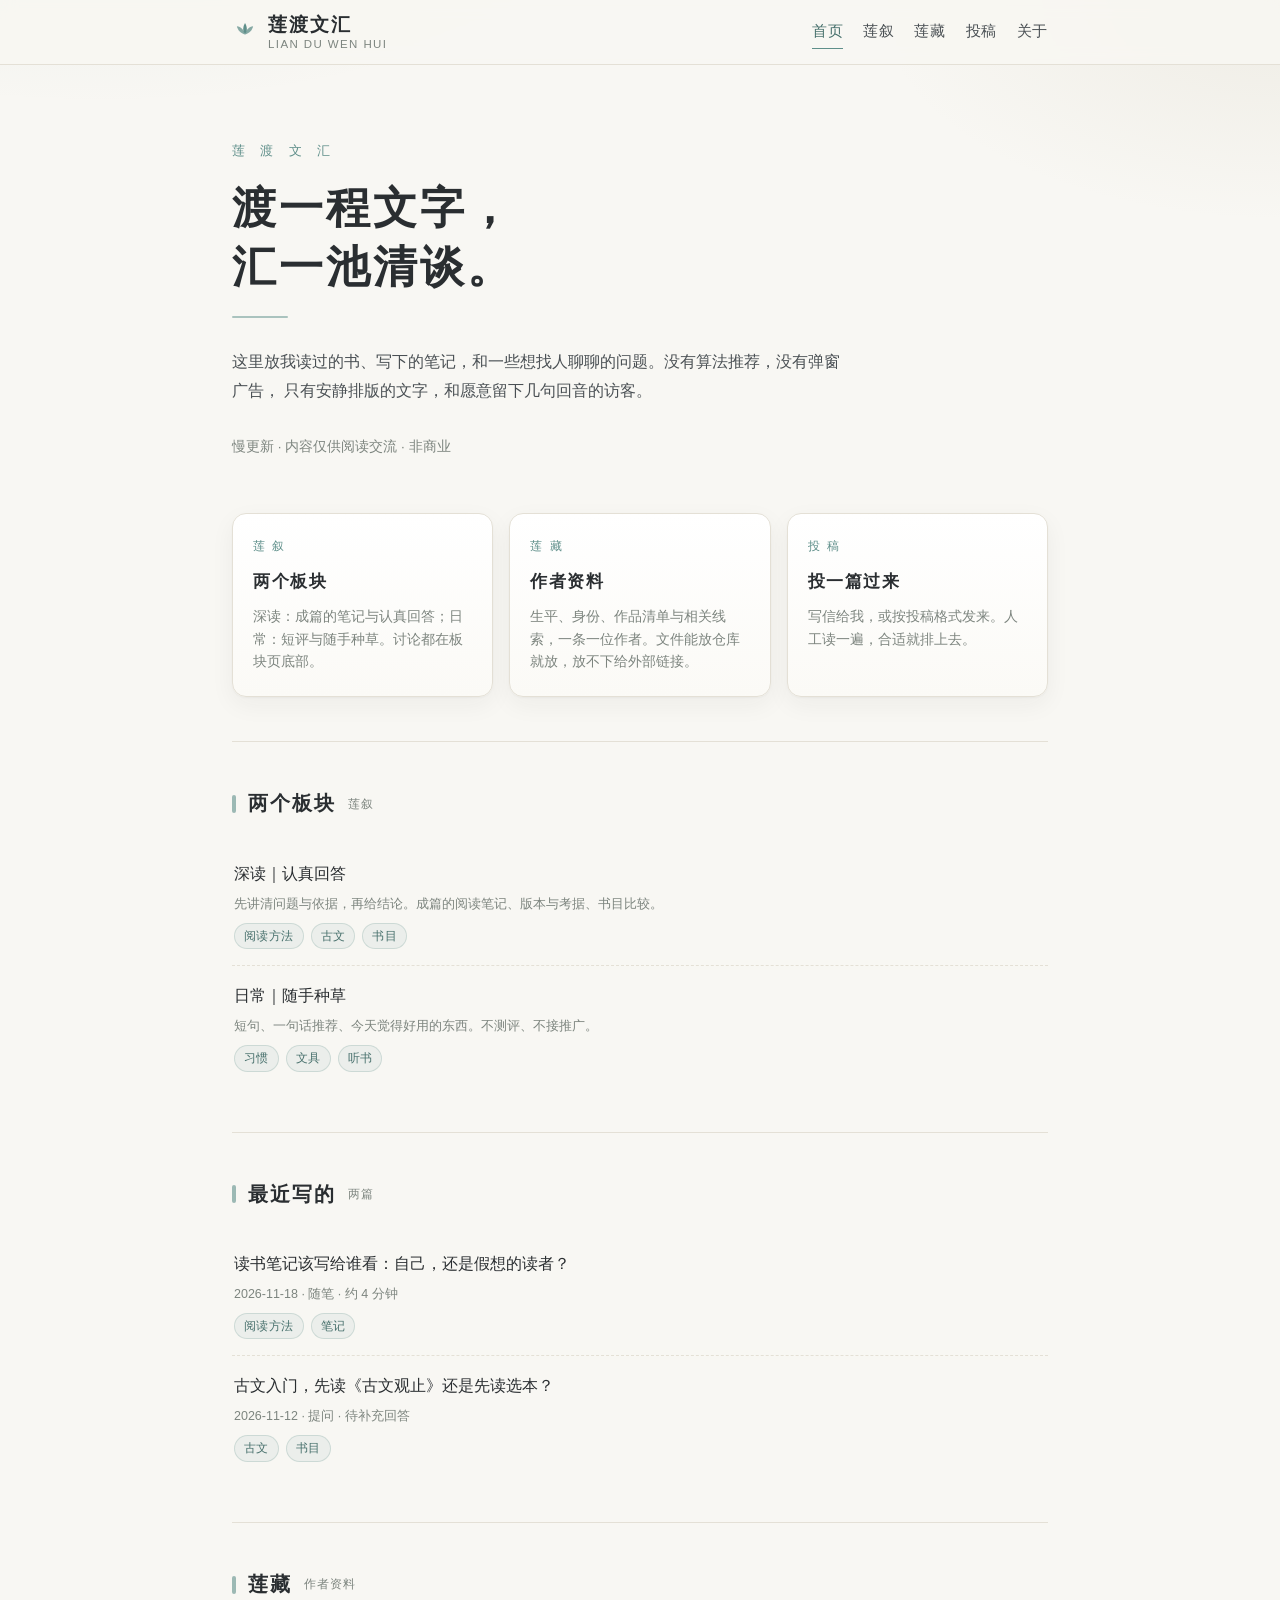
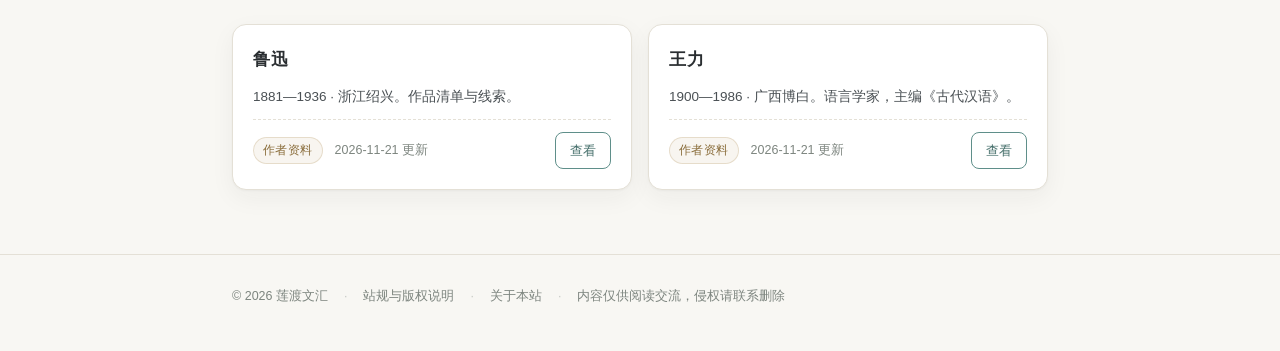
==== index.html @ 3b44345a "refactor: split Lianxu into deep/daily boards; library becomes author archive" ====
<!DOCTYPE html>
<html lang="zh-CN">
<head>
<meta charset="utf-8">
<meta name="viewport" content="width=device-width, initial-scale=1">
<title>莲渡文汇 · 渡一程文字，汇一池清谈</title>
<meta name="description" content="莲渡文汇：一个以阅读与交流为主的中文小站。两个讨论板块、作者资料存档、投稿通道。">
<link rel="stylesheet" href="assets/style.css">
<link rel="icon" href="data:image/svg+xml,%3Csvg xmlns='http://www.w3.org/2000/svg' viewBox='0 0 32 32'%3E%3Cpath d='M16 5c3 5 3 10 0 14-3-4-3-9 0-14z' fill='%235f8f8a'/%3E%3Cpath d='M16 19c-5-1-9-5-10-10 5 .5 8.5 4 10 10z' fill='%235f8f8a' opacity='.75'/%3E%3Cpath d='M16 19c5-1 9-5 10-10-5 .5-8.5 4-10 10z' fill='%235f8f8a' opacity='.75'/%3E%3C/svg%3E">
</head>
<body>

<header class="site">
  <div class="wrap">
    <a class="brand" href="">
      <svg width="26" height="26" viewBox="0 0 32 32" aria-hidden="true">
        <path d="M16 5c3 5 3 10 0 14-3-4-3-9 0-14z" fill="#5f8f8a"/>
        <path d="M16 19c-5-1-9-5-10-10 5 .5 8.5 4 10 10z" fill="#5f8f8a" opacity=".75"/>
        <path d="M16 19c5-1 9-5 10-10-5 .5-8.5 4-10 10z" fill="#5f8f8a" opacity=".75"/>
      </svg>
      <span style="display:flex;flex-direction:column;line-height:1.25">
        <b>莲渡文汇</b>
        <span>LIAN DU WEN HUI</span>
      </span>
    </a>
    <nav class="main">
      <a class="on" href="">首页</a>
      <a href="qa/">莲叙</a>
      <a href="library/">莲藏</a>
      <a href="submit/">投稿</a>
      <a href="about/">关于</a>
    </nav>
  </div>
</header>

<main class="wrap">

  <section class="hero">
    <p class="kicker">莲 渡 文 汇</p>
    <h1>渡一程文字，<br>汇一池清谈。</h1>
    <div class="rule"></div>
    <p class="lead">
      这里放我读过的书、写下的笔记，和一些想找人聊聊的问题。没有算法推荐，没有弹窗广告，
      只有安静排版的文字，和愿意留下几句回音的访客。
    </p>
    <p class="lead" style="font-size:13.5px;color:var(--muted);margin-bottom:0">
      慢更新 · 内容仅供阅读交流 · 非商业
    </p>
  </section>

  <section class="block" style="padding-top:8px">
    <div class="grid-3">
      <a class="entry" href="qa/">
        <span class="zh">莲 叙</span>
        <h3>两个板块</h3>
        <p>深读：成篇的笔记与认真回答；日常：短评与随手种草。讨论都在板块页底部。</p>
      </a>
      <a class="entry" href="library/">
        <span class="zh">莲 藏</span>
        <h3>作者资料</h3>
        <p>生平、身份、作品清单与相关线索，一条一位作者。文件能放仓库就放，放不下给外部链接。</p>
      </a>
      <a class="entry" href="submit/">
        <span class="zh">投 稿</span>
        <h3>投一篇过来</h3>
        <p>写信给我，或按投稿格式发来。人工读一遍，合适就排上去。</p>
      </a>
    </div>
  </section>

  <section class="block">
    <h2 class="sec">两个板块 <small>莲叙</small></h2>
    <ul class="plain">
      <li>
        <a class="row" href="qa/deep.html">
          <div class="t">深读｜认真回答</div>
          <div class="m">先讲清问题与依据，再给结论。成篇的阅读笔记、版本与考据、书目比较。</div>
          <div class="tags"><span class="tag">阅读方法</span><span class="tag">古文</span><span class="tag">书目</span></div>
        </a>
      </li>
      <li>
        <a class="row" href="qa/daily.html">
          <div class="t">日常｜随手种草</div>
          <div class="m">短句、一句话推荐、今天觉得好用的东西。不测评、不接推广。</div>
          <div class="tags"><span class="tag">习惯</span><span class="tag">文具</span><span class="tag">听书</span></div>
        </a>
      </li>
    </ul>
  </section>

  <section class="block">
    <h2 class="sec">最近写的 <small>两篇</small></h2>
    <ul class="plain">
      <li>
        <a class="row" href="qa/001-weishenme-yao-du-shu.html">
          <div class="t">读书笔记该写给谁看：自己，还是假想的读者？</div>
          <div class="m">2026-11-18 · 随笔 · 约 4 分钟</div>
          <div class="tags"><span class="tag">阅读方法</span><span class="tag">笔记</span></div>
        </a>
      </li>
      <li>
        <a class="row" href="qa/002-gu-wen-ru-men-shu-mu.html">
          <div class="t">古文入门，先读《古文观止》还是先读选本？</div>
          <div class="m">2026-11-12 · 提问 · 待补充回答</div>
          <div class="tags"><span class="tag">古文</span><span class="tag">书目</span></div>
        </a>
      </li>
    </ul>
  </section>

  <section class="block">
    <h2 class="sec">莲藏 <small>作者资料</small></h2>
    <div class="grid-3">
      <div class="res">
        <h3>鲁迅</h3>
        <p>1881—1936 · 浙江绍兴。作品清单与线索。</p>
        <div class="foot">
          <span class="tag ch">作者资料</span>
          <span>2026-11-21 更新</span>
          <a class="btn" href="library/">查看</a>
        </div>
      </div>
      <div class="res">
        <h3>王力</h3>
        <p>1900—1986 · 广西博白。语言学家，主编《古代汉语》。</p>
        <div class="foot">
          <span class="tag ch">作者资料</span>
          <span>2026-11-21 更新</span>
          <a class="btn" href="library/">查看</a>
        </div>
      </div>
    </div>
  </section>

</main>

<footer class="site">
  <div class="wrap">
    <span>© <span id="y">2026</span> 莲渡文汇</span>
    <span class="sep">·</span>
    <a href="rules/">站规与版权说明</a>
    <span class="sep">·</span>
    <a href="about/">关于本站</a>
    <span class="sep">·</span>
    <span>内容仅供阅读交流，侵权请联系删除</span>
  </div>
</footer>

<script>document.getElementById('y').textContent = new Date().getFullYear();</script>
</body>
</html>
---- assets/style.css ----
/* 莲渡文汇 · 简约国风样式 */
:root {
  --paper: #f8f7f3;
  --paper-2: #f2f0e9;
  --ink: #2a2e31;
  --ink-soft: #4a5054;
  --muted: #7d857f;
  --qing: #5f8f8a;
  --qing-deep: #47706c;
  --qing-wash: rgba(95, 143, 138, 0.08);
  --line: #e4e0d6;
  --shadow: 0 1px 2px rgba(42, 46, 49, 0.04), 0 8px 24px rgba(42, 46, 49, 0.05);
  --serif: "Noto Serif SC", "Source Han Serif SC", "Songti SC", "STSong", SimSun, serif;
  --sans: -apple-system, BlinkMacSystemFont, "Segoe UI", "Noto Sans SC", "Microsoft YaHei", sans-serif;
}

* { box-sizing: border-box; }

html { scroll-behavior: smooth; }

body {
  margin: 0;
  background:
    radial-gradient(900px 420px at 8% -8%, rgba(95, 143, 138, 0.10), transparent 62%),
    radial-gradient(700px 380px at 100% 0%, rgba(180, 170, 140, 0.14), transparent 58%),
    var(--paper);
  color: var(--ink);
  font-family: var(--sans);
  font-size: 15.5px;
  line-height: 1.78;
  -webkit-font-smoothing: antialiased;
}

a { color: var(--qing-deep); text-decoration: none; }
a:hover { text-decoration: underline; text-underline-offset: 3px; }

.wrap { width: 100%; max-width: 860px; margin: 0 auto; padding: 0 22px; }

/* ---------- header ---------- */
header.site {
  border-bottom: 1px solid var(--line);
  background: rgba(248, 247, 243, 0.86);
  backdrop-filter: blur(8px);
  position: sticky; top: 0; z-index: 20;
}
header.site .wrap {
  display: flex; align-items: center; gap: 18px;
  min-height: 64px; flex-wrap: wrap;
}
.brand { display: flex; align-items: center; gap: 10px; text-decoration: none; }
.brand:hover { text-decoration: none; }
.brand svg { display: block; }
.brand b {
  font-family: var(--serif); font-size: 19px; letter-spacing: 2px;
  color: var(--ink); font-weight: 600;
}
.brand span { font-size: 11.5px; color: var(--muted); letter-spacing: 1.4px; }

nav.main { margin-left: auto; display: flex; gap: 20px; flex-wrap: wrap; }
nav.main a {
  font-size: 14.5px; color: var(--ink-soft); letter-spacing: 0.6px;
  padding: 4px 0; border-bottom: 1px solid transparent;
}
nav.main a:hover { color: var(--qing-deep); border-bottom-color: var(--qing); text-decoration: none; }
nav.main a.on { color: var(--qing-deep); border-bottom-color: var(--qing); }

/* ---------- hero ---------- */
.hero { padding: 74px 0 46px; }
.hero .kicker {
  font-family: var(--serif); font-size: 13px; letter-spacing: 6px;
  color: var(--qing); margin: 0 0 18px;
}
.hero h1 {
  font-family: var(--serif); font-size: clamp(30px, 5.4vw, 44px);
  line-height: 1.34; font-weight: 600; letter-spacing: 3px; margin: 0 0 18px;
}
.hero p.lead { color: var(--ink-soft); font-size: 16px; max-width: 620px; margin: 0 0 30px; }
.hero .rule { width: 56px; height: 2px; background: var(--qing); opacity: .5; margin: 0 0 30px; border-radius: 2px; }

/* ---------- entry cards ---------- */
.grid-3 { display: grid; gap: 16px; grid-template-columns: repeat(auto-fit, minmax(220px, 1fr)); }
.entry {
  display: block; padding: 22px 20px; border: 1px solid var(--line);
  border-radius: 14px; background: linear-gradient(180deg, #fff 0%, #fbfaf6 100%);
  box-shadow: var(--shadow); transition: .2s ease; text-decoration: none; color: inherit;
}
.entry:hover { transform: translateY(-3px); border-color: #cfdcd9; text-decoration: none; }
.entry h3 { font-family: var(--serif); font-size: 17px; margin: 0 0 8px; letter-spacing: 1.5px; font-weight: 600; }
.entry p { margin: 0; font-size: 13.5px; color: var(--muted); line-height: 1.7; }
.entry .zh { color: var(--qing); font-size: 12px; letter-spacing: 2px; display: block; margin-bottom: 10px; }

/* ---------- sections ---------- */
section.block { padding: 44px 0; }
section.block + section.block { border-top: 1px solid var(--line); }
h2.sec {
  font-family: var(--serif); font-size: 20px; letter-spacing: 2px; font-weight: 600;
  margin: 0 0 22px; display: flex; align-items: center; gap: 12px;
}
h2.sec::before { content: ""; width: 4px; height: 18px; background: var(--qing); border-radius: 2px; opacity: .6; }
h2.sec small { font-family: var(--sans); font-size: 12px; color: var(--muted); letter-spacing: 1px; font-weight: 400; }

/* ---------- lists ---------- */
ul.plain { list-style: none; margin: 0; padding: 0; }
ul.plain li + li { border-top: 1px dashed var(--line); }
ul.plain li a.row { display: block; padding: 16px 2px; color: inherit; text-decoration: none; }
ul.plain li a.row:hover { background: var(--qing-wash); text-decoration: none; }
.row .t { font-size: 15.5px; color: var(--ink); }
.row .m { font-size: 12.5px; color: var(--muted); margin-top: 5px; }

/* ---------- tags ---------- */
.tags { display: flex; gap: 7px; flex-wrap: wrap; margin-top: 8px; }
.tag {
  font-size: 11.5px; letter-spacing: .4px; color: var(--qing-deep);
  background: var(--qing-wash); border: 1px solid rgba(95, 143, 138, .22);
  padding: 2px 9px; border-radius: 999px;
}
.tag.ch { color: #8a6d3b; background: rgba(178, 148, 92, .09); border-color: rgba(178, 148, 92, .26); }
.tag.gh { color: #4b5563; background: rgba(120, 130, 140, .09); border-color: rgba(120, 130, 140, .24); }

/* ---------- resource cards ---------- */
.res {
  border: 1px solid var(--line); border-radius: 14px; padding: 20px;
  background: #fff; box-shadow: var(--shadow); display: flex; flex-direction: column; gap: 10px;
}
.res h3 { font-family: var(--serif); font-size: 16.5px; margin: 0; letter-spacing: 1px; font-weight: 600; }
.res p { margin: 0; font-size: 13.5px; color: var(--ink-soft); }
.res .foot {
  display: flex; align-items: center; gap: 12px; flex-wrap: wrap;
  margin-top: auto; padding-top: 12px; border-top: 1px dashed var(--line);
  font-size: 12.5px; color: var(--muted);
}
.res .foot .btn {
  margin-left: auto; font-size: 13px; padding: 6px 14px; border-radius: 8px;
  border: 1px solid var(--qing); color: var(--qing-deep); background: transparent;
}
.res .foot .btn:hover { background: var(--qing); color: #fff; text-decoration: none; }

/* ---------- article ---------- */
article.post { padding: 42px 0 10px; }
article.post h1 { font-family: var(--serif); font-size: clamp(24px, 4vw, 31px); letter-spacing: 2px; line-height: 1.45; margin: 0 0 14px; }
article.post .meta { font-size: 12.5px; color: var(--muted); border-bottom: 1px solid var(--line); padding-bottom: 18px; margin-bottom: 26px; }
article.post h2 { font-family: var(--serif); font-size: 19px; letter-spacing: 1px; margin: 32px 0 12px; }
article.post p { margin: 0 0 16px; color: var(--ink-soft); }
article.post blockquote {
  margin: 22px 0; padding: 14px 18px; border-left: 3px solid var(--qing);
  background: var(--qing-wash); border-radius: 0 8px 8px 0; color: var(--ink-soft); font-family: var(--serif);
}

/* ---------- comments ---------- */
.comments { padding: 40px 0 60px; border-top: 1px solid var(--line); margin-top: 40px; }
.comments h2 { font-family: var(--serif); font-size: 18px; letter-spacing: 2px; margin: 0 0 8px; }
.comments .hint { font-size: 12.5px; color: var(--muted); margin: 0 0 20px; }
.cbox { min-height: 80px; }

/* ---------- misc ---------- */
.note {
  border: 1px solid var(--line); background: var(--paper-2); border-radius: 12px;
  padding: 18px 20px; font-size: 13.5px; color: var(--ink-soft);
}
.note b { color: var(--ink); }
.kv { margin: 0; padding: 0; list-style: none; }
.kv li { display: flex; gap: 14px; padding: 10px 0; border-bottom: 1px dashed var(--line); font-size: 14px; }
.kv li span:first-child { color: var(--muted); min-width: 96px; flex: 0 0 auto; }

footer.site {
  border-top: 1px solid var(--line); margin-top: 20px; padding: 30px 0 44px;
  font-size: 12.5px; color: var(--muted);
}
footer.site .wrap { display: flex; gap: 16px; flex-wrap: wrap; align-items: center; }
footer.site a { color: var(--muted); }
footer.site .sep { opacity: .4; }

@media (max-width: 560px) {
  .hero { padding: 48px 0 32px; }
  nav.main { width: 100%; margin-left: 0; gap: 14px; }
  header.site .wrap { padding-bottom: 10px; }
}

/* ---------- 通用按钮 ---------- */
a.btn {
  display: inline-block; font-size: 13px; padding: 7px 15px; border-radius: 8px;
  border: 1px solid var(--qing); color: var(--qing-deep); background: transparent;
}
a.btn:hover { background: var(--qing); color: #fff; text-decoration: none; }

/* ---------- 两栏说明（板块页） ---------- */
.two-col {
  display: grid; gap: 14px;
  grid-template-columns: repeat(auto-fit, minmax(240px, 1fr));
}
.two-col .note { height: 100%; }

/* ---------- 日常卡片 ---------- */
.note-grid {
  display: grid; gap: 14px;
  grid-template-columns: repeat(auto-fit, minmax(228px, 1fr));
}
.note-card {
  display: flex; flex-direction: column; gap: 8px;
  border: 1px solid var(--line); border-radius: 14px; background: #fff;
  padding: 18px 18px 14px; box-shadow: var(--shadow);
  color: inherit; text-decoration: none; transition: .2s ease;
}
a.note-card:hover { transform: translateY(-2px); border-color: #cfdcd9; text-decoration: none; }
.note-card h3 {
  font-family: var(--serif); font-size: 15.5px; font-weight: 600;
  margin: 0; letter-spacing: .6px;
}
.note-card img {
  width: 100%; height: auto; border-radius: 10px; display: block; margin: 2px 0;
}
.note-card p { margin: 0; font-size: 13.5px; color: var(--ink-soft); line-height: 1.72; }
.note-card .meta {
  margin-top: auto; padding-top: 10px; border-top: 1px dashed var(--line);
  display: flex; gap: 8px; flex-wrap: wrap; align-items: center;
  font-size: 11.5px; color: var(--muted);
}
.note-card .meta .tag { margin: 0; }

/* ---------- 作者资料卡 ---------- */
.author {
  border: 1px solid var(--line); border-radius: 14px; background: #fff;
  padding: 22px; box-shadow: var(--shadow); margin-bottom: 16px;
}
.author h3 {
  font-family: var(--serif); font-size: 18px; font-weight: 600;
  letter-spacing: 1.5px; margin: 0 0 3px;
}
.author h3 .years {
  font-family: var(--sans); font-size: 12.5px; font-weight: 400;
  color: var(--muted); letter-spacing: 0; margin-left: 9px;
}
.author .who { font-size: 12.5px; color: var(--qing-deep); margin: 0 0 12px; }
.author .desc { font-size: 14px; color: var(--ink-soft); margin: 0 0 14px; }
.author .lines { border-top: 1px dashed var(--line); }
.author .lines div {
  display: flex; gap: 14px; padding: 9px 0; font-size: 13.5px;
  border-bottom: 1px dashed var(--line);
}
.author .lines div span:first-child { color: var(--muted); min-width: 58px; flex: 0 0 auto; }
.author .files { display: flex; gap: 10px; flex-wrap: wrap; padding-top: 14px; }
.author .file {
  font-size: 13px; padding: 6px 13px; border-radius: 8px;
  border: 1px solid var(--qing); color: var(--qing-deep); background: transparent;
}
.author .file em { font-style: normal; font-size: 11.5px; color: var(--muted); margin-left: 7px; }
.author .file:hover { background: var(--qing); color: #fff; text-decoration: none; }
.author .file:hover em { color: rgba(255, 255, 255, .82); }
.author .upd { font-size: 11.5px; color: var(--muted); margin: 12px 0 0; }
code {
  font-family: ui-monospace, Consolas, "Courier New", monospace;
  font-size: .92em; background: rgba(120, 130, 140, .10);
  padding: 1px 5px; border-radius: 4px;
}

@media (max-width: 560px) {
  .author .lines div { flex-direction: column; gap: 2px; }
  .author { padding: 18px; }
}
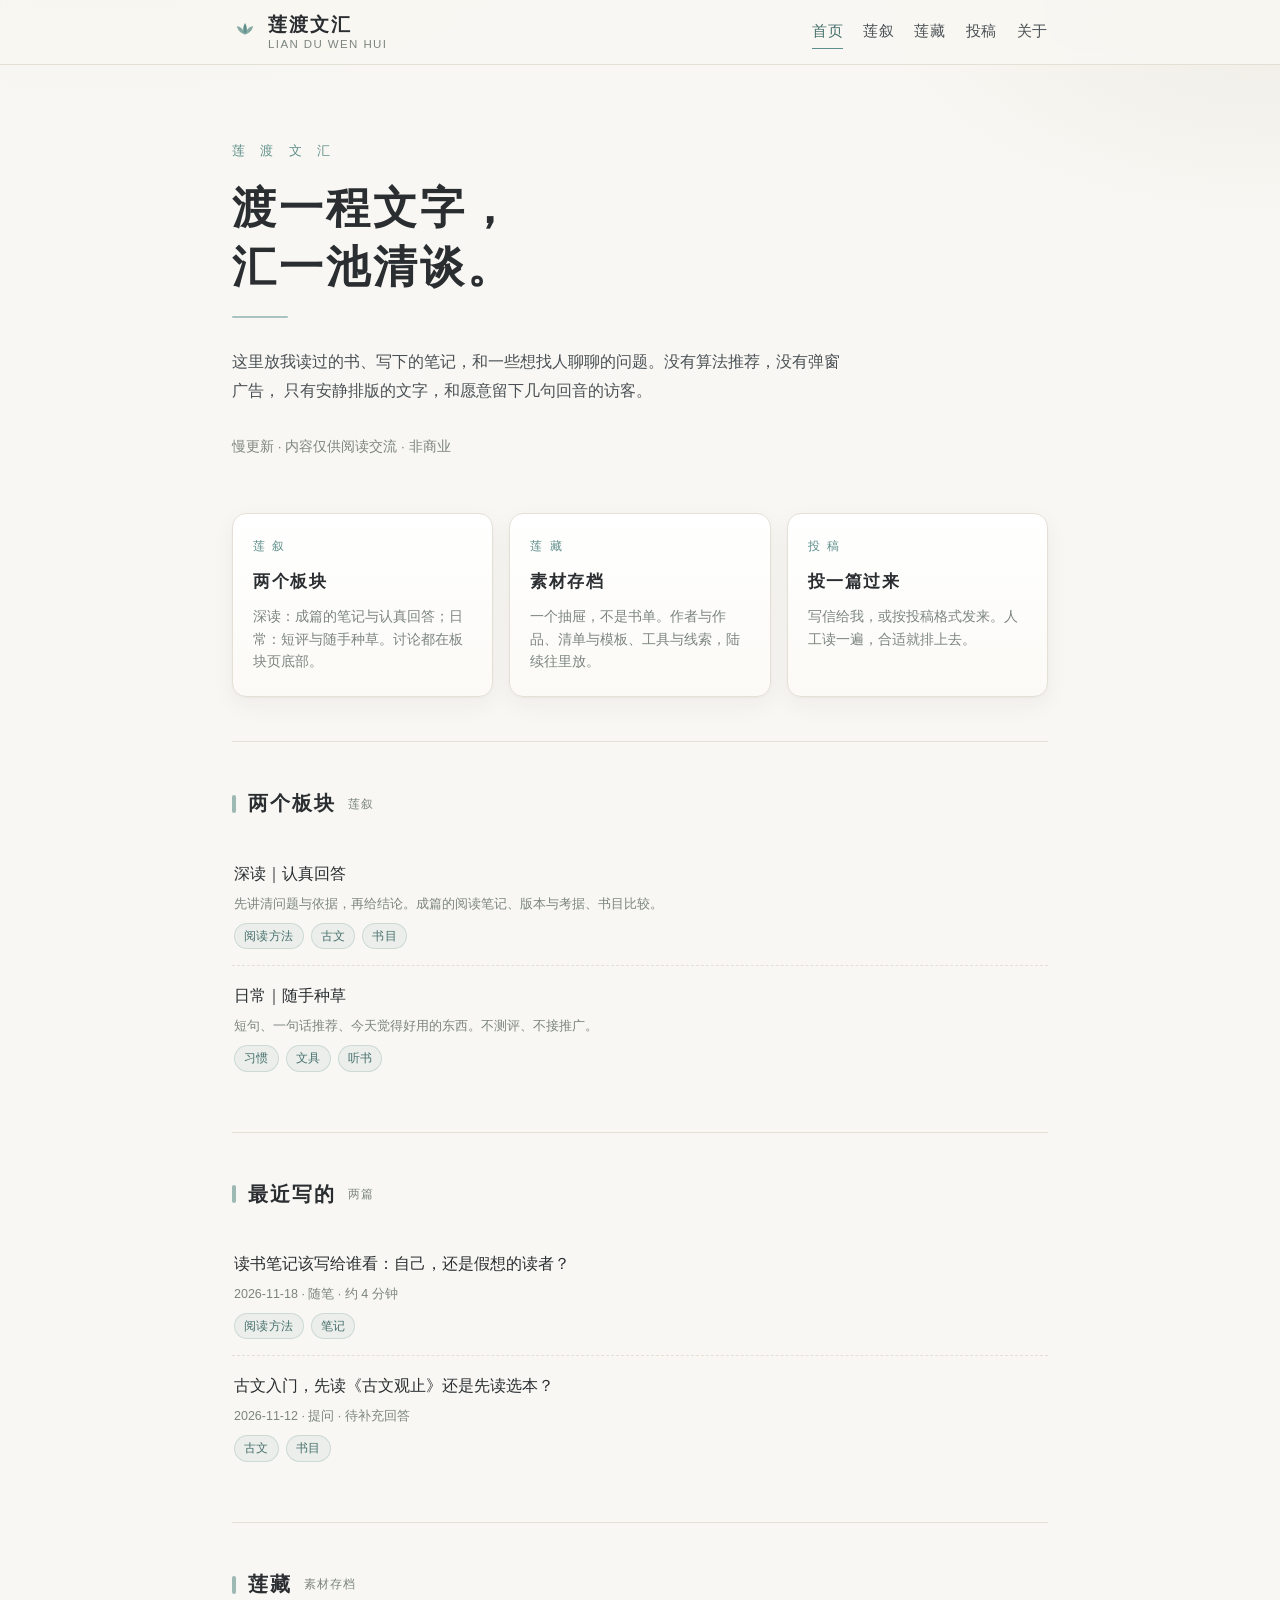
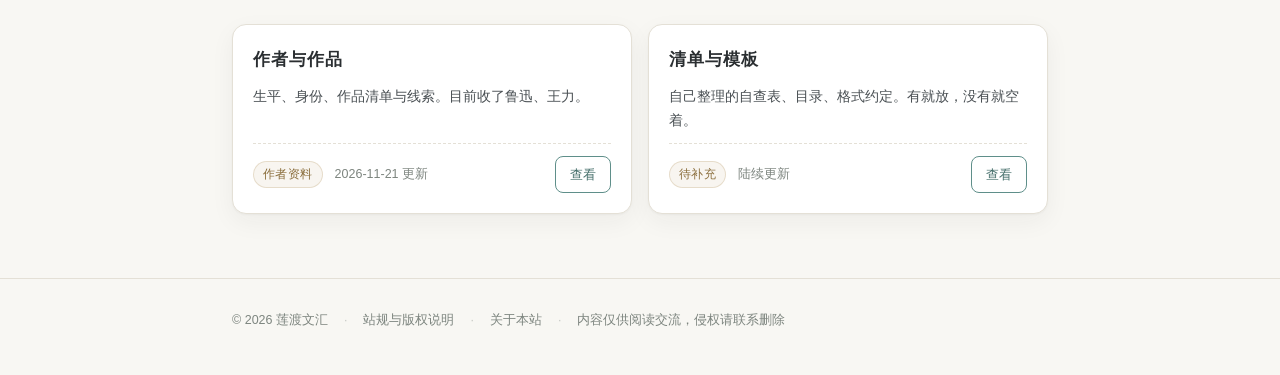
==== commit fc6dbf1f: "feat(library): broaden Lianzang from author profiles to a general resource archive" ====
--- a/index.html
+++ b/index.html
@@ -4,7 +4,7 @@
 <meta charset="utf-8">
 <meta name="viewport" content="width=device-width, initial-scale=1">
 <title>莲渡文汇 · 渡一程文字，汇一池清谈</title>
-<meta name="description" content="莲渡文汇：一个以阅读与交流为主的中文小站。两个讨论板块、作者资料存档、投稿通道。">
+<meta name="description" content="莲渡文汇：一个以阅读与交流为主的中文小站。两个讨论板块、素材存档、投稿通道。">
 <link rel="stylesheet" href="assets/style.css">
 <link rel="icon" href="data:image/svg+xml,%3Csvg xmlns='http://www.w3.org/2000/svg' viewBox='0 0 32 32'%3E%3Cpath d='M16 5c3 5 3 10 0 14-3-4-3-9 0-14z' fill='%235f8f8a'/%3E%3Cpath d='M16 19c-5-1-9-5-10-10 5 .5 8.5 4 10 10z' fill='%235f8f8a' opacity='.75'/%3E%3Cpath d='M16 19c5-1 9-5 10-10-5 .5-8.5 4-10 10z' fill='%235f8f8a' opacity='.75'/%3E%3C/svg%3E">
 </head>
@@ -57,8 +57,8 @@
       </a>
       <a class="entry" href="library/">
         <span class="zh">莲 藏</span>
-        <h3>作者资料</h3>
-        <p>生平、身份、作品清单与相关线索，一条一位作者。文件能放仓库就放，放不下给外部链接。</p>
+        <h3>素材存档</h3>
+        <p>一个抽屉，不是书单。作者与作品、清单与模板、工具与线索，陆续往里放。</p>
       </a>
       <a class="entry" href="submit/">
         <span class="zh">投 稿</span>
@@ -109,11 +109,11 @@
   </section>
 
   <section class="block">
-    <h2 class="sec">莲藏 <small>作者资料</small></h2>
+    <h2 class="sec">莲藏 <small>素材存档</small></h2>
     <div class="grid-3">
       <div class="res">
-        <h3>鲁迅</h3>
-        <p>1881—1936 · 浙江绍兴。作品清单与线索。</p>
+        <h3>作者与作品</h3>
+        <p>生平、身份、作品清单与线索。目前收了鲁迅、王力。</p>
         <div class="foot">
           <span class="tag ch">作者资料</span>
           <span>2026-11-21 更新</span>
@@ -121,11 +121,11 @@
         </div>
       </div>
       <div class="res">
-        <h3>王力</h3>
-        <p>1900—1986 · 广西博白。语言学家，主编《古代汉语》。</p>
+        <h3>清单与模板</h3>
+        <p>自己整理的自查表、目录、格式约定。有就放，没有就空着。</p>
         <div class="foot">
-          <span class="tag ch">作者资料</span>
-          <span>2026-11-21 更新</span>
+          <span class="tag ch">待补充</span>
+          <span>陆续更新</span>
           <a class="btn" href="library/">查看</a>
         </div>
       </div>
--- a/assets/style.css
+++ b/assets/style.css
@@ -183,6 +183,21 @@
 }
 a.btn:hover { background: var(--qing); color: #fff; text-decoration: none; }
 
+/* ---------- 面包屑与返回 ---------- */
+nav.crumb {
+  display: flex; align-items: center; gap: 7px; flex-wrap: wrap;
+  padding: 16px 0 0; font-size: 12.5px; color: var(--muted);
+}
+nav.crumb a { color: var(--muted); }
+nav.crumb a:hover { color: var(--qing-deep); text-decoration: none; }
+nav.crumb .sep { opacity: .4; }
+nav.crumb em { font-style: normal; color: var(--ink-soft); }
+
+nav.backbar {
+  display: flex; gap: 10px; flex-wrap: wrap; align-items: center;
+  padding: 26px 0 46px; margin-top: 10px; border-top: 1px solid var(--line);
+}
+
 /* ---------- 两栏说明（板块页） ---------- */
 .two-col {
   display: grid; gap: 14px;
@@ -217,36 +232,34 @@
 }
 .note-card .meta .tag { margin: 0; }
 
-/* ---------- 作者资料卡 ---------- */
-.author {
+/* ---------- 存档条目卡（莲藏） ---------- */
+.item {
   border: 1px solid var(--line); border-radius: 14px; background: #fff;
   padding: 22px; box-shadow: var(--shadow); margin-bottom: 16px;
 }
-.author h3 {
+.item-head { display: flex; align-items: baseline; gap: 10px; flex-wrap: wrap; margin-bottom: 4px; }
+.item h3 {
   font-family: var(--serif); font-size: 18px; font-weight: 600;
-  letter-spacing: 1.5px; margin: 0 0 3px;
-}
-.author h3 .years {
-  font-family: var(--sans); font-size: 12.5px; font-weight: 400;
-  color: var(--muted); letter-spacing: 0; margin-left: 9px;
-}
-.author .who { font-size: 12.5px; color: var(--qing-deep); margin: 0 0 12px; }
-.author .desc { font-size: 14px; color: var(--ink-soft); margin: 0 0 14px; }
-.author .lines { border-top: 1px dashed var(--line); }
-.author .lines div {
+  letter-spacing: 1.5px; margin: 0;
+}
+.item-head .tag { margin: 0; }
+.item .who { font-size: 12.5px; color: var(--qing-deep); margin: 0 0 12px; }
+.item .desc { font-size: 14px; color: var(--ink-soft); margin: 0 0 14px; }
+.item .lines { border-top: 1px dashed var(--line); }
+.item .lines div {
   display: flex; gap: 14px; padding: 9px 0; font-size: 13.5px;
   border-bottom: 1px dashed var(--line);
 }
-.author .lines div span:first-child { color: var(--muted); min-width: 58px; flex: 0 0 auto; }
-.author .files { display: flex; gap: 10px; flex-wrap: wrap; padding-top: 14px; }
-.author .file {
+.item .lines div span:first-child { color: var(--muted); min-width: 58px; flex: 0 0 auto; }
+.item .files { display: flex; gap: 10px; flex-wrap: wrap; padding-top: 14px; }
+.item .file {
   font-size: 13px; padding: 6px 13px; border-radius: 8px;
   border: 1px solid var(--qing); color: var(--qing-deep); background: transparent;
 }
-.author .file em { font-style: normal; font-size: 11.5px; color: var(--muted); margin-left: 7px; }
-.author .file:hover { background: var(--qing); color: #fff; text-decoration: none; }
-.author .file:hover em { color: rgba(255, 255, 255, .82); }
-.author .upd { font-size: 11.5px; color: var(--muted); margin: 12px 0 0; }
+.item .file em { font-style: normal; font-size: 11.5px; color: var(--muted); margin-left: 7px; }
+.item .file:hover { background: var(--qing); color: #fff; text-decoration: none; }
+.item .file:hover em { color: rgba(255, 255, 255, .82); }
+.item .upd { font-size: 11.5px; color: var(--muted); margin: 12px 0 0; }
 code {
   font-family: ui-monospace, Consolas, "Courier New", monospace;
   font-size: .92em; background: rgba(120, 130, 140, .10);
@@ -254,6 +267,6 @@
 }
 
 @media (max-width: 560px) {
-  .author .lines div { flex-direction: column; gap: 2px; }
-  .author { padding: 18px; }
-}
+  .item .lines div { flex-direction: column; gap: 2px; }
+  .item { padding: 18px; }
+}
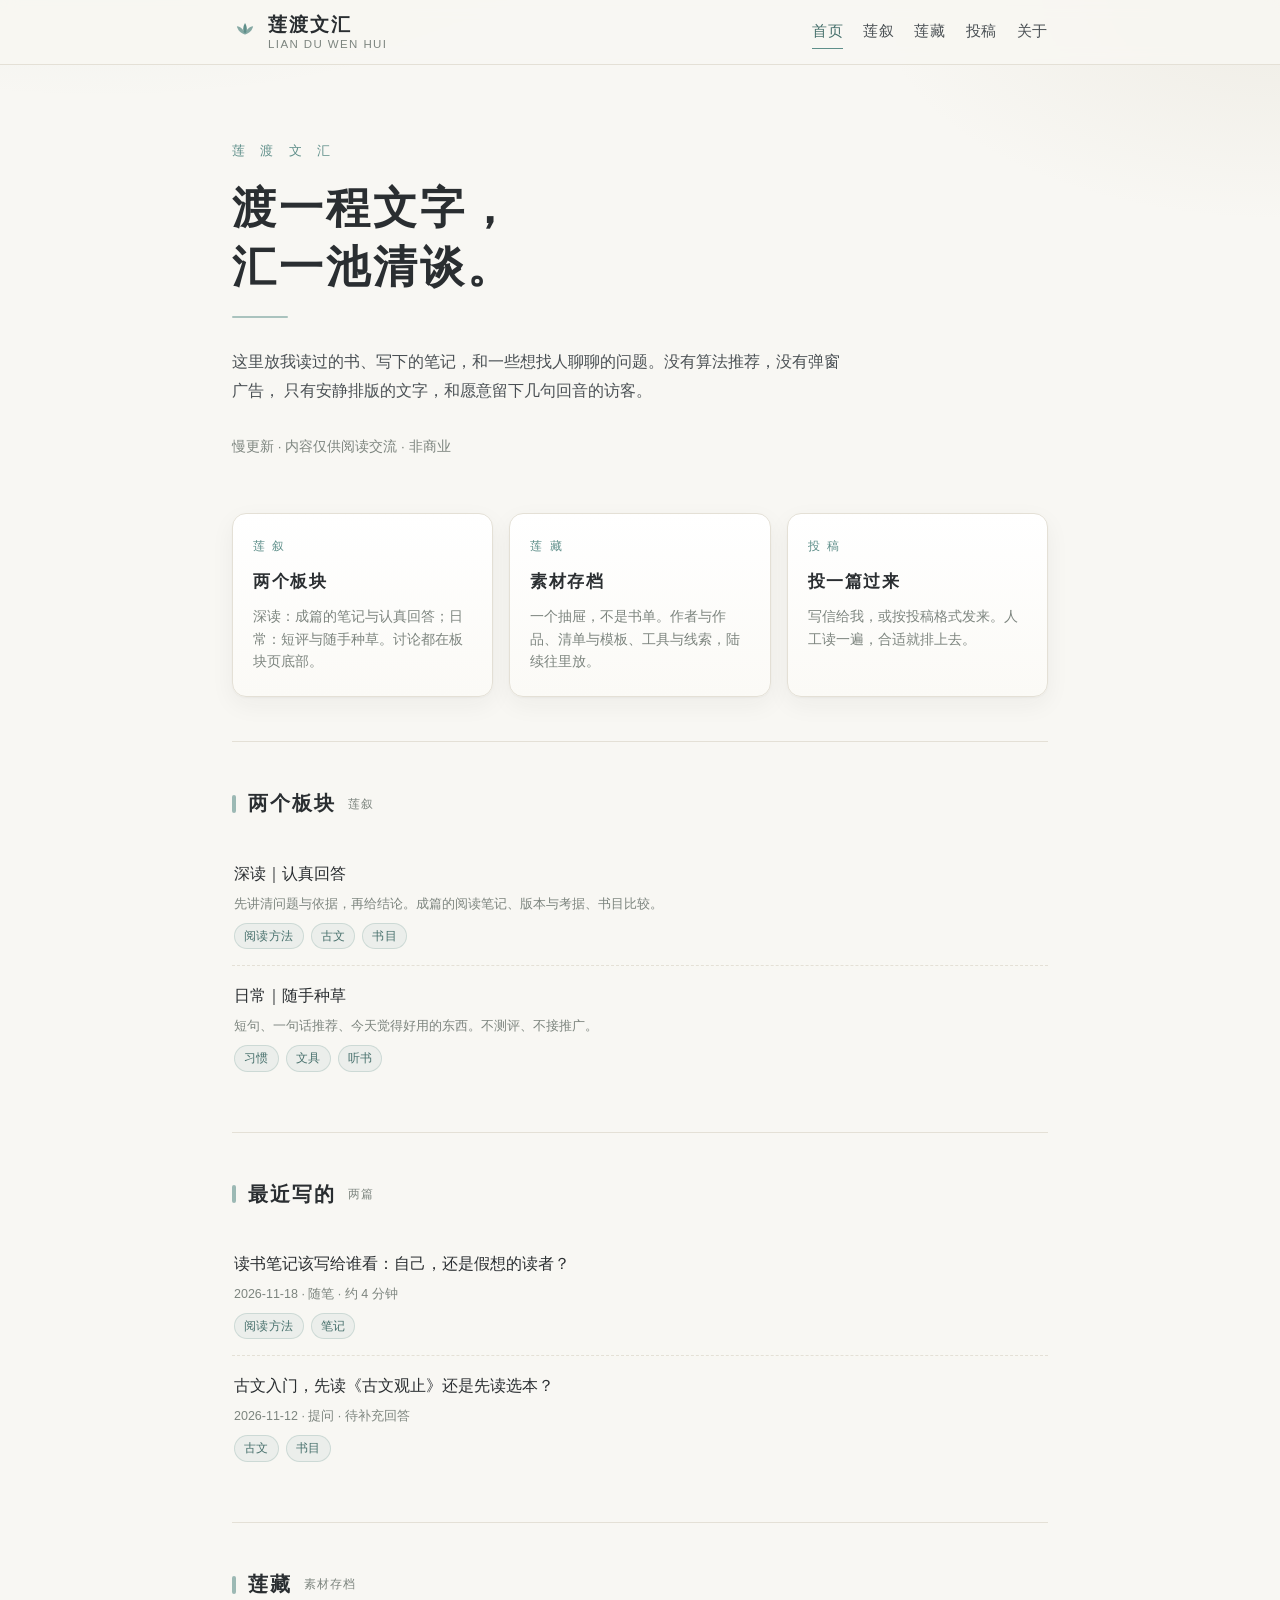
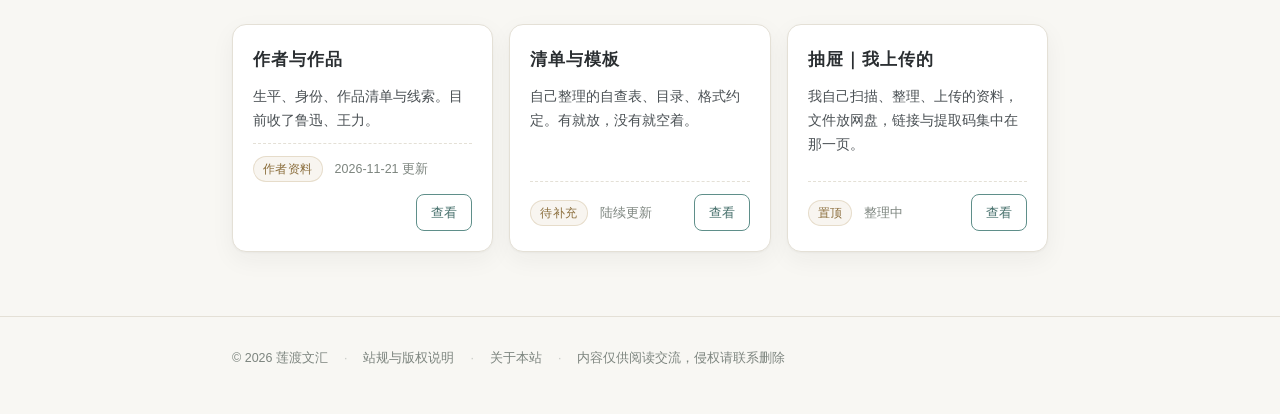
==== commit 3d8820e3: "feat(library): add pinned Drawer page for self-uploaded resources; drop txt entry" ====
--- a/index.html
+++ b/index.html
@@ -129,6 +129,15 @@
           <a class="btn" href="library/">查看</a>
         </div>
       </div>
+      <div class="res">
+        <h3>抽屉｜我上传的</h3>
+        <p>我自己扫描、整理、上传的资料，文件放网盘，链接与提取码集中在那一页。</p>
+        <div class="foot">
+          <span class="tag ch">置顶</span>
+          <span>整理中</span>
+          <a class="btn" href="library/drawer.html">查看</a>
+        </div>
+      </div>
     </div>
   </section>
 
--- a/assets/style.css
+++ b/assets/style.css
@@ -232,6 +232,32 @@
 }
 .note-card .meta .tag { margin: 0; }
 
+/* ---------- 置顶卡（莲藏） ---------- */
+.pin {
+  position: relative; display: flex; align-items: center; gap: 16px; flex-wrap: wrap;
+  border: 1px solid var(--qing); border-radius: 14px;
+  background: linear-gradient(180deg, #fff 0%, #f6faf9 100%);
+  padding: 26px 22px 20px; box-shadow: var(--shadow);
+  text-decoration: none; color: inherit; transition: .2s ease;
+}
+.pin:hover { transform: translateY(-2px); text-decoration: none; border-color: var(--qing-deep); }
+.pin-badge {
+  position: absolute; top: -10px; left: 18px;
+  background: var(--qing); color: #fff; font-size: 11px; letter-spacing: 2px;
+  padding: 2px 10px; border-radius: 999px;
+}
+.pin-body { flex: 1 1 260px; }
+.pin-body h3 {
+  font-family: var(--serif); font-size: 17.5px; font-weight: 600;
+  letter-spacing: 1.2px; margin: 0 0 7px;
+}
+.pin-body p { margin: 0; font-size: 13.5px; color: var(--ink-soft); line-height: 1.72; }
+.pin-go {
+  font-size: 13px; padding: 7px 15px; border-radius: 8px;
+  border: 1px solid var(--qing); color: var(--qing-deep); white-space: nowrap;
+}
+.pin:hover .pin-go { background: var(--qing); color: #fff; }
+
 /* ---------- 存档条目卡（莲藏） ---------- */
 .item {
   border: 1px solid var(--line); border-radius: 14px; background: #fff;
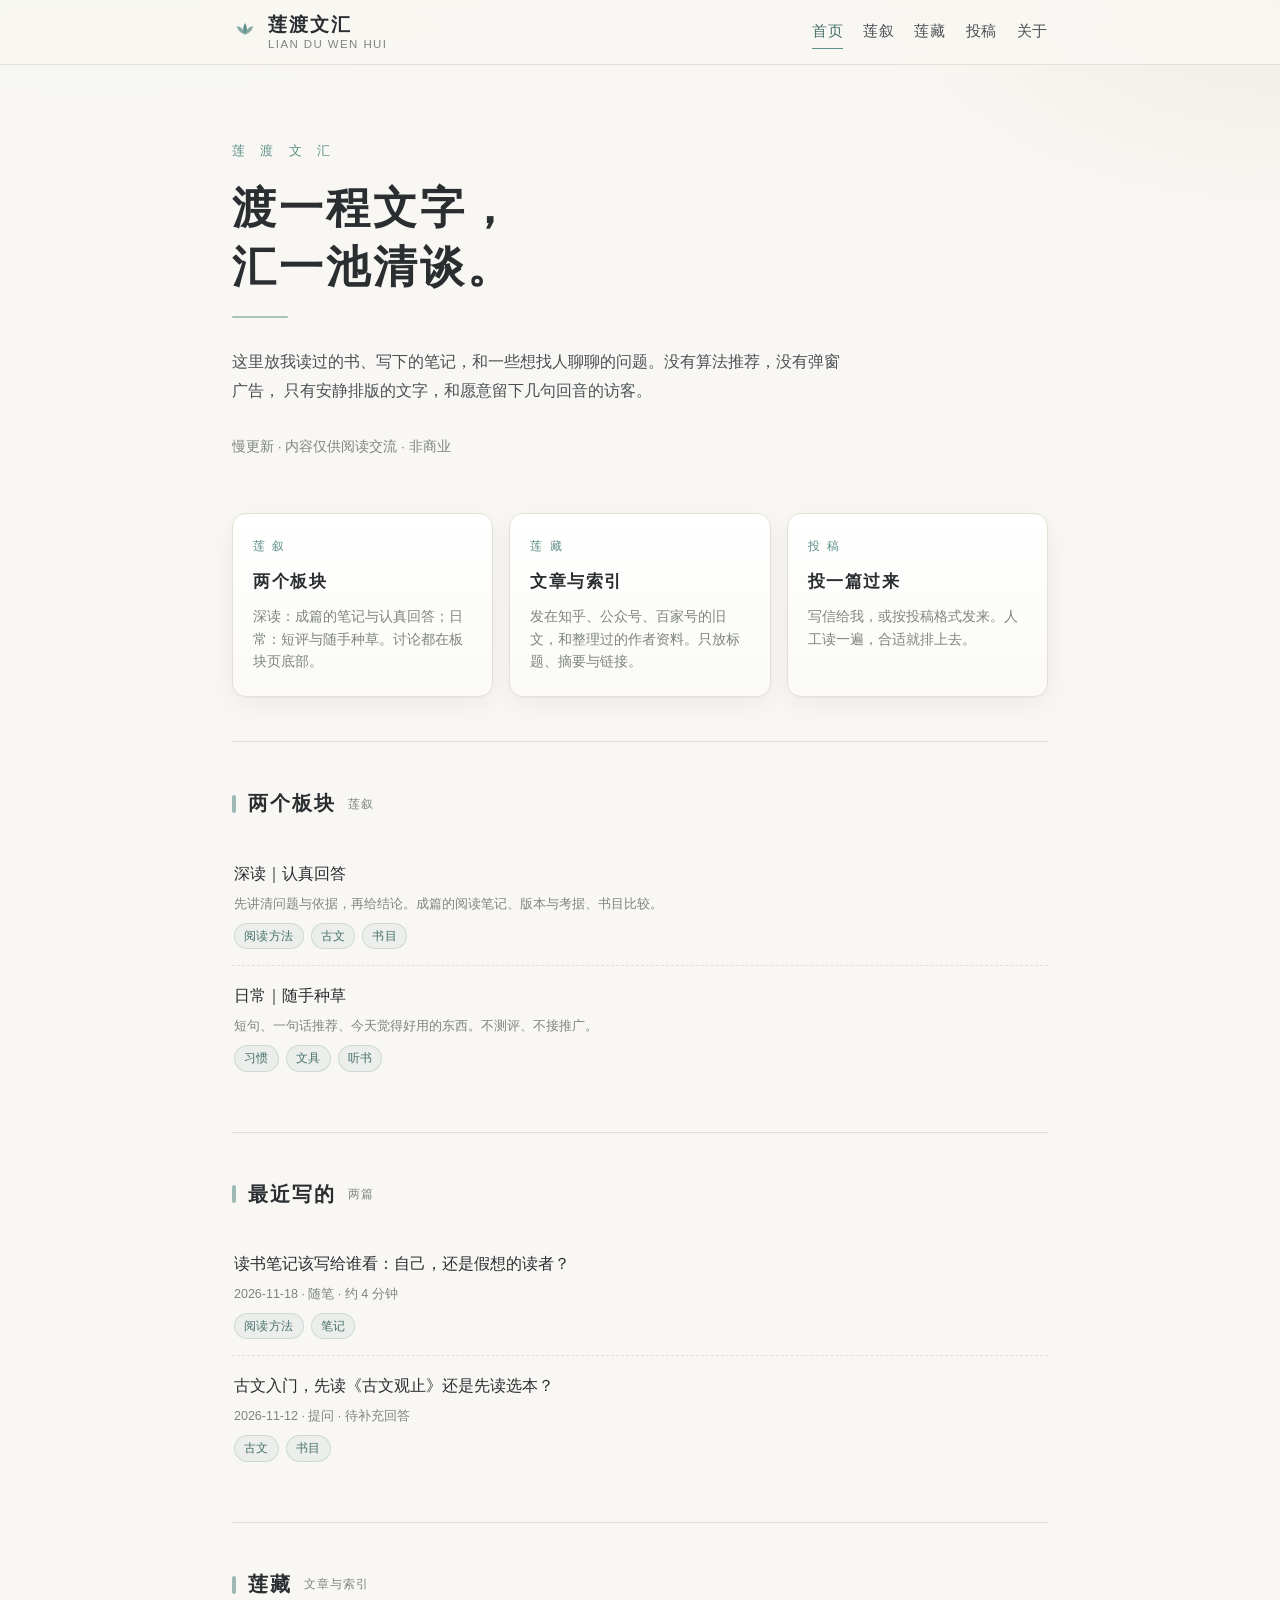
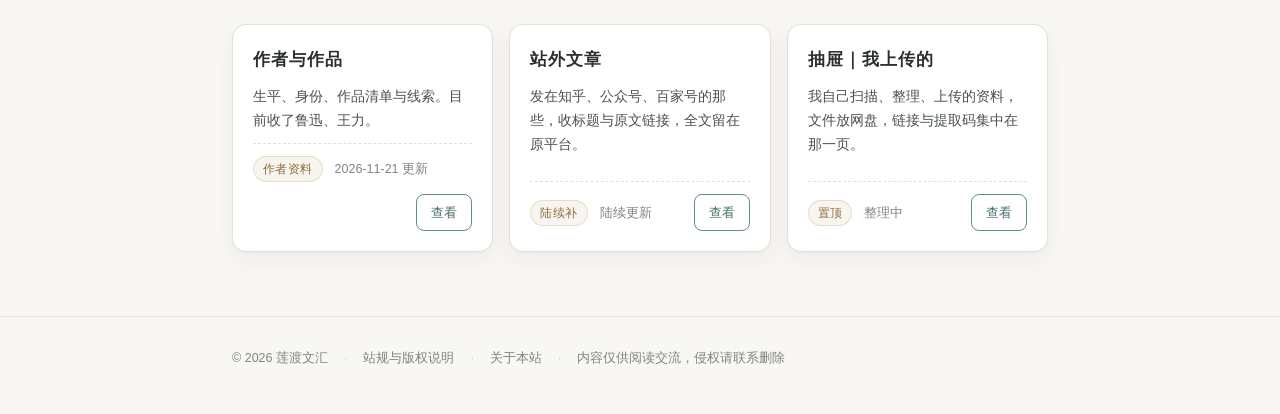
==== commit bcb47fe6: "feat(library): Lianzang becomes articles + index; no files in repo, resources only via Drawer" ====
--- a/index.html
+++ b/index.html
@@ -4,7 +4,7 @@
 <meta charset="utf-8">
 <meta name="viewport" content="width=device-width, initial-scale=1">
 <title>莲渡文汇 · 渡一程文字，汇一池清谈</title>
-<meta name="description" content="莲渡文汇：一个以阅读与交流为主的中文小站。两个讨论板块、素材存档、投稿通道。">
+<meta name="description" content="莲渡文汇：一个以阅读与交流为主的中文小站。两个讨论板块、文章与索引、投稿通道。">
 <link rel="stylesheet" href="assets/style.css">
 <link rel="icon" href="data:image/svg+xml,%3Csvg xmlns='http://www.w3.org/2000/svg' viewBox='0 0 32 32'%3E%3Cpath d='M16 5c3 5 3 10 0 14-3-4-3-9 0-14z' fill='%235f8f8a'/%3E%3Cpath d='M16 19c-5-1-9-5-10-10 5 .5 8.5 4 10 10z' fill='%235f8f8a' opacity='.75'/%3E%3Cpath d='M16 19c5-1 9-5 10-10-5 .5-8.5 4-10 10z' fill='%235f8f8a' opacity='.75'/%3E%3C/svg%3E">
 </head>
@@ -57,8 +57,8 @@
       </a>
       <a class="entry" href="library/">
         <span class="zh">莲 藏</span>
-        <h3>素材存档</h3>
-        <p>一个抽屉，不是书单。作者与作品、清单与模板、工具与线索，陆续往里放。</p>
+        <h3>文章与索引</h3>
+        <p>发在知乎、公众号、百家号的旧文，和整理过的作者资料。只放标题、摘要与链接。</p>
       </a>
       <a class="entry" href="submit/">
         <span class="zh">投 稿</span>
@@ -109,7 +109,7 @@
   </section>
 
   <section class="block">
-    <h2 class="sec">莲藏 <small>素材存档</small></h2>
+    <h2 class="sec">莲藏 <small>文章与索引</small></h2>
     <div class="grid-3">
       <div class="res">
         <h3>作者与作品</h3>
@@ -121,10 +121,10 @@
         </div>
       </div>
       <div class="res">
-        <h3>清单与模板</h3>
-        <p>自己整理的自查表、目录、格式约定。有就放，没有就空着。</p>
+        <h3>站外文章</h3>
+        <p>发在知乎、公众号、百家号的那些，收标题与原文链接，全文留在原平台。</p>
         <div class="foot">
-          <span class="tag ch">待补充</span>
+          <span class="tag ch">陆续补</span>
           <span>陆续更新</span>
           <a class="btn" href="library/">查看</a>
         </div>
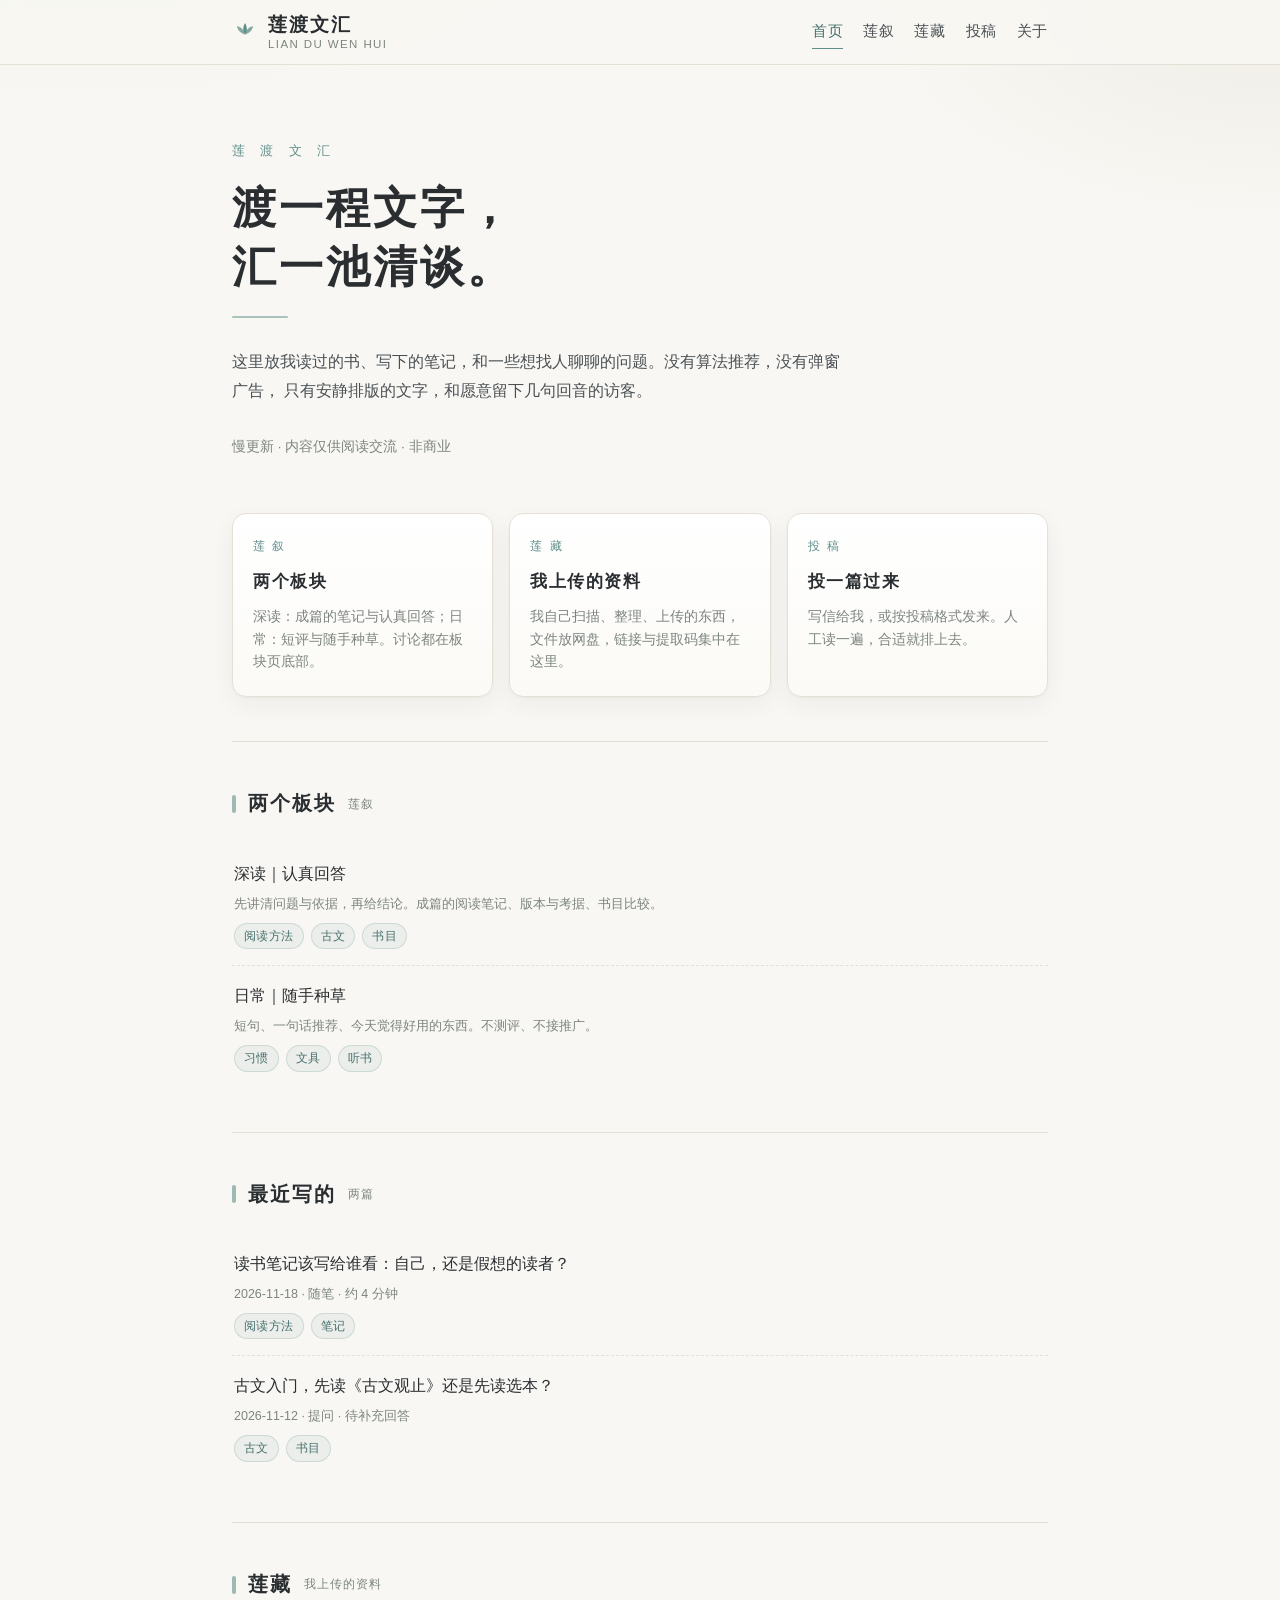
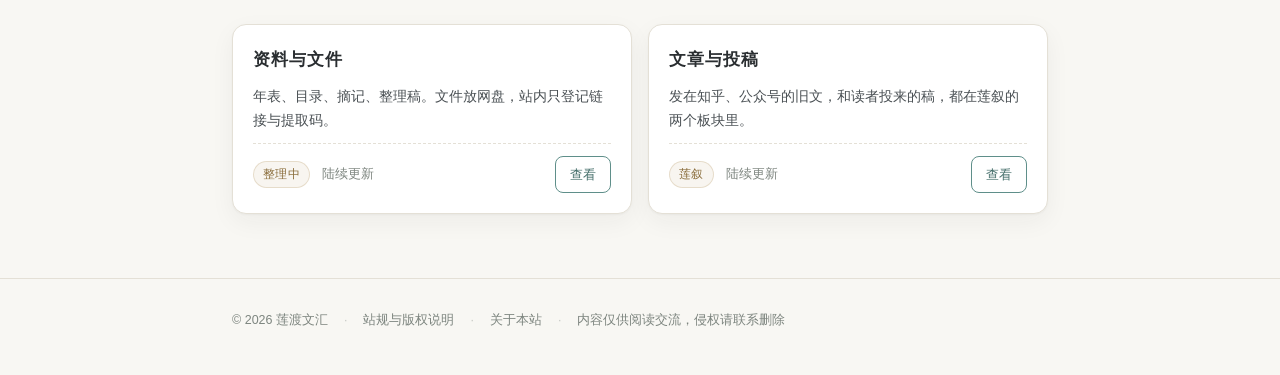
==== commit 292b4477: "refactor: articles and submissions move to Lianxu boards; Lianzang holds only self-uploaded resource" ====
--- a/index.html
+++ b/index.html
@@ -4,7 +4,7 @@
 <meta charset="utf-8">
 <meta name="viewport" content="width=device-width, initial-scale=1">
 <title>莲渡文汇 · 渡一程文字，汇一池清谈</title>
-<meta name="description" content="莲渡文汇：一个以阅读与交流为主的中文小站。两个讨论板块、文章与索引、投稿通道。">
+<meta name="description" content="莲渡文汇：一个以阅读与交流为主的中文小站。两个讨论板块（含文章与投稿）、我上传的资料、投稿通道。">
 <link rel="stylesheet" href="assets/style.css">
 <link rel="icon" href="data:image/svg+xml,%3Csvg xmlns='http://www.w3.org/2000/svg' viewBox='0 0 32 32'%3E%3Cpath d='M16 5c3 5 3 10 0 14-3-4-3-9 0-14z' fill='%235f8f8a'/%3E%3Cpath d='M16 19c-5-1-9-5-10-10 5 .5 8.5 4 10 10z' fill='%235f8f8a' opacity='.75'/%3E%3Cpath d='M16 19c5-1 9-5 10-10-5 .5-8.5 4-10 10z' fill='%235f8f8a' opacity='.75'/%3E%3C/svg%3E">
 </head>
@@ -57,8 +57,8 @@
       </a>
       <a class="entry" href="library/">
         <span class="zh">莲 藏</span>
-        <h3>文章与索引</h3>
-        <p>发在知乎、公众号、百家号的旧文，和整理过的作者资料。只放标题、摘要与链接。</p>
+        <h3>我上传的资料</h3>
+        <p>我自己扫描、整理、上传的东西，文件放网盘，链接与提取码集中在这里。</p>
       </a>
       <a class="entry" href="submit/">
         <span class="zh">投 稿</span>
@@ -109,33 +109,24 @@
   </section>
 
   <section class="block">
-    <h2 class="sec">莲藏 <small>文章与索引</small></h2>
+    <h2 class="sec">莲藏 <small>我上传的资料</small></h2>
     <div class="grid-3">
       <div class="res">
-        <h3>作者与作品</h3>
-        <p>生平、身份、作品清单与线索。目前收了鲁迅、王力。</p>
+        <h3>资料与文件</h3>
+        <p>年表、目录、摘记、整理稿。文件放网盘，站内只登记链接与提取码。</p>
         <div class="foot">
-          <span class="tag ch">作者资料</span>
-          <span>2026-11-21 更新</span>
-          <a class="btn" href="library/">查看</a>
-        </div>
-      </div>
-      <div class="res">
-        <h3>站外文章</h3>
-        <p>发在知乎、公众号、百家号的那些，收标题与原文链接，全文留在原平台。</p>
-        <div class="foot">
-          <span class="tag ch">陆续补</span>
+          <span class="tag ch">整理中</span>
           <span>陆续更新</span>
           <a class="btn" href="library/">查看</a>
         </div>
       </div>
       <div class="res">
-        <h3>抽屉｜我上传的</h3>
-        <p>我自己扫描、整理、上传的资料，文件放网盘，链接与提取码集中在那一页。</p>
+        <h3>文章与投稿</h3>
+        <p>发在知乎、公众号的旧文，和读者投来的稿，都在莲叙的两个板块里。</p>
         <div class="foot">
-          <span class="tag ch">置顶</span>
-          <span>整理中</span>
-          <a class="btn" href="library/drawer.html">查看</a>
+          <span class="tag ch">莲叙</span>
+          <span>陆续更新</span>
+          <a class="btn" href="qa/">查看</a>
         </div>
       </div>
     </div>
--- a/assets/style.css
+++ b/assets/style.css
@@ -116,6 +116,31 @@
 }
 .tag.ch { color: #8a6d3b; background: rgba(178, 148, 92, .09); border-color: rgba(178, 148, 92, .26); }
 .tag.gh { color: #4b5563; background: rgba(120, 130, 140, .09); border-color: rgba(120, 130, 140, .24); }
+.tag.own { color: #3c6e52; background: rgba(90, 140, 110, .10); border-color: rgba(90, 140, 110, .28); }
+.tag.rep { color: #6b5f8a; background: rgba(120, 105, 160, .09); border-color: rgba(120, 105, 160, .26); }
+.tag.sub { color: #8a5a3b; background: rgba(170, 110, 70, .09); border-color: rgba(170, 110, 70, .26); }
+
+/* ---------- 投稿全文（莲藏） ---------- */
+.submission {
+  border: 1px solid var(--line); border-radius: 14px; background: #fff;
+  padding: 24px 24px 18px; box-shadow: var(--shadow); margin-bottom: 16px;
+}
+.sub-head { display: flex; align-items: baseline; gap: 10px; flex-wrap: wrap; margin-bottom: 6px; }
+.submission h3 {
+  font-family: var(--serif); font-size: 18.5px; font-weight: 600;
+  letter-spacing: 1.2px; margin: 0; line-height: 1.5;
+}
+.submission .byline {
+  font-size: 12.5px; color: var(--muted); margin: 0 0 16px;
+  padding-bottom: 14px; border-bottom: 1px dashed var(--line);
+}
+.submission .sub-body p { font-size: 14.5px; color: var(--ink-soft); margin: 0 0 14px; line-height: 1.86; }
+.submission .sub-body p:last-child { margin-bottom: 0; }
+.submission .foot {
+  display: flex; gap: 8px; flex-wrap: wrap; align-items: center;
+  margin-top: 16px; padding-top: 12px; border-top: 1px dashed var(--line);
+}
+.submission .foot .upd { font-size: 11.5px; color: var(--muted); margin: 0 0 0 auto; }
 
 /* ---------- resource cards ---------- */
 .res {
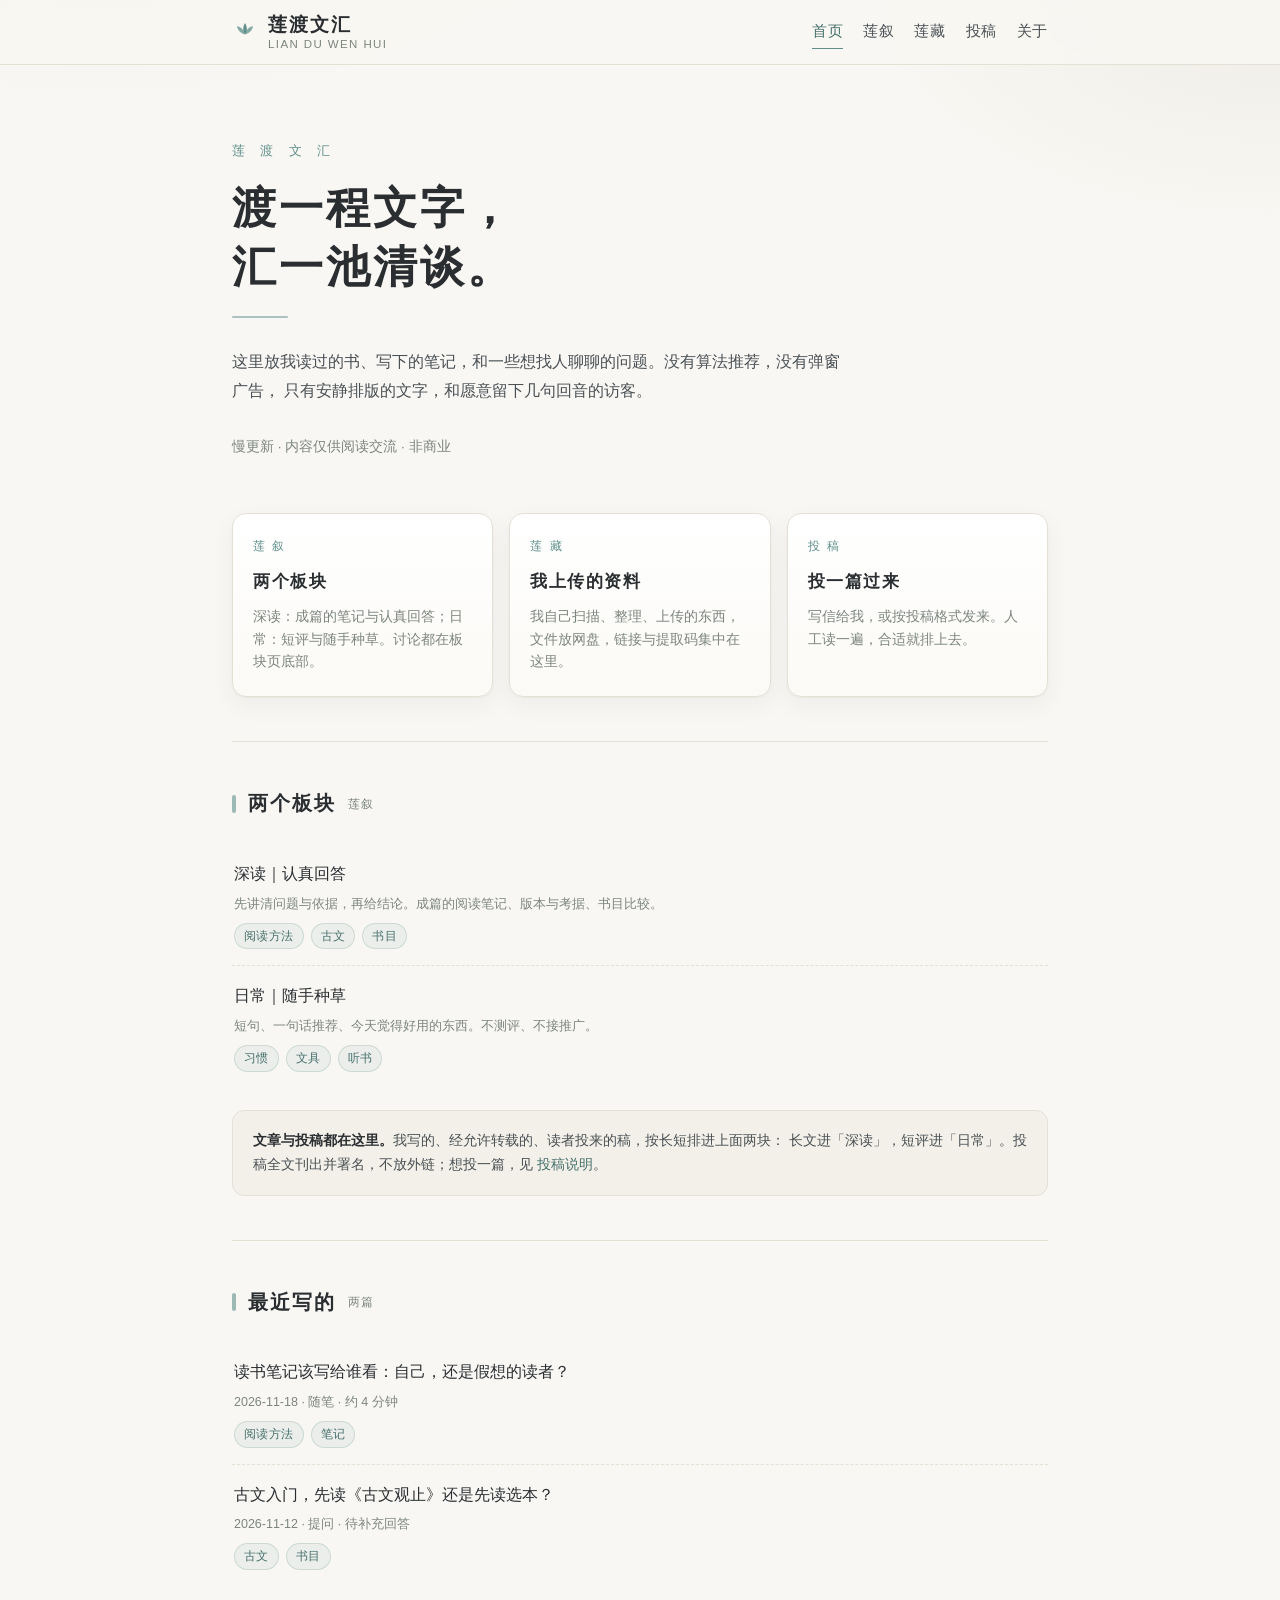
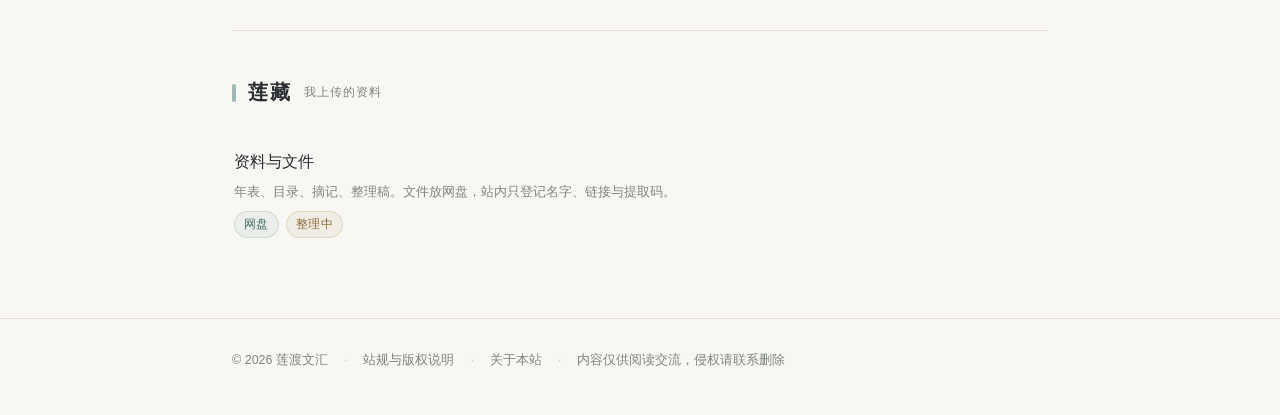
==== commit f1c42fc6: "fix(home): submissions live only under Lianxu, not under Lianzang" ====
--- a/index.html
+++ b/index.html
@@ -86,6 +86,12 @@
         </a>
       </li>
     </ul>
+
+    <div class="note" style="margin-top:22px">
+      <b>文章与投稿都在这里。</b>我写的、经允许转载的、读者投来的稿，按长短排进上面两块：
+      长文进「深读」，短评进「日常」。投稿全文刊出并署名，不放外链；想投一篇，见
+      <a href="submit/">投稿说明</a>。
+    </div>
   </section>
 
   <section class="block">
@@ -110,26 +116,15 @@
 
   <section class="block">
     <h2 class="sec">莲藏 <small>我上传的资料</small></h2>
-    <div class="grid-3">
-      <div class="res">
-        <h3>资料与文件</h3>
-        <p>年表、目录、摘记、整理稿。文件放网盘，站内只登记链接与提取码。</p>
-        <div class="foot">
-          <span class="tag ch">整理中</span>
-          <span>陆续更新</span>
-          <a class="btn" href="library/">查看</a>
-        </div>
-      </div>
-      <div class="res">
-        <h3>文章与投稿</h3>
-        <p>发在知乎、公众号的旧文，和读者投来的稿，都在莲叙的两个板块里。</p>
-        <div class="foot">
-          <span class="tag ch">莲叙</span>
-          <span>陆续更新</span>
-          <a class="btn" href="qa/">查看</a>
-        </div>
-      </div>
-    </div>
+    <ul class="plain">
+      <li>
+        <a class="row" href="library/">
+          <div class="t">资料与文件</div>
+          <div class="m">年表、目录、摘记、整理稿。文件放网盘，站内只登记名字、链接与提取码。</div>
+          <div class="tags"><span class="tag">网盘</span><span class="tag ch">整理中</span></div>
+        </a>
+      </li>
+    </ul>
   </section>
 
 </main>
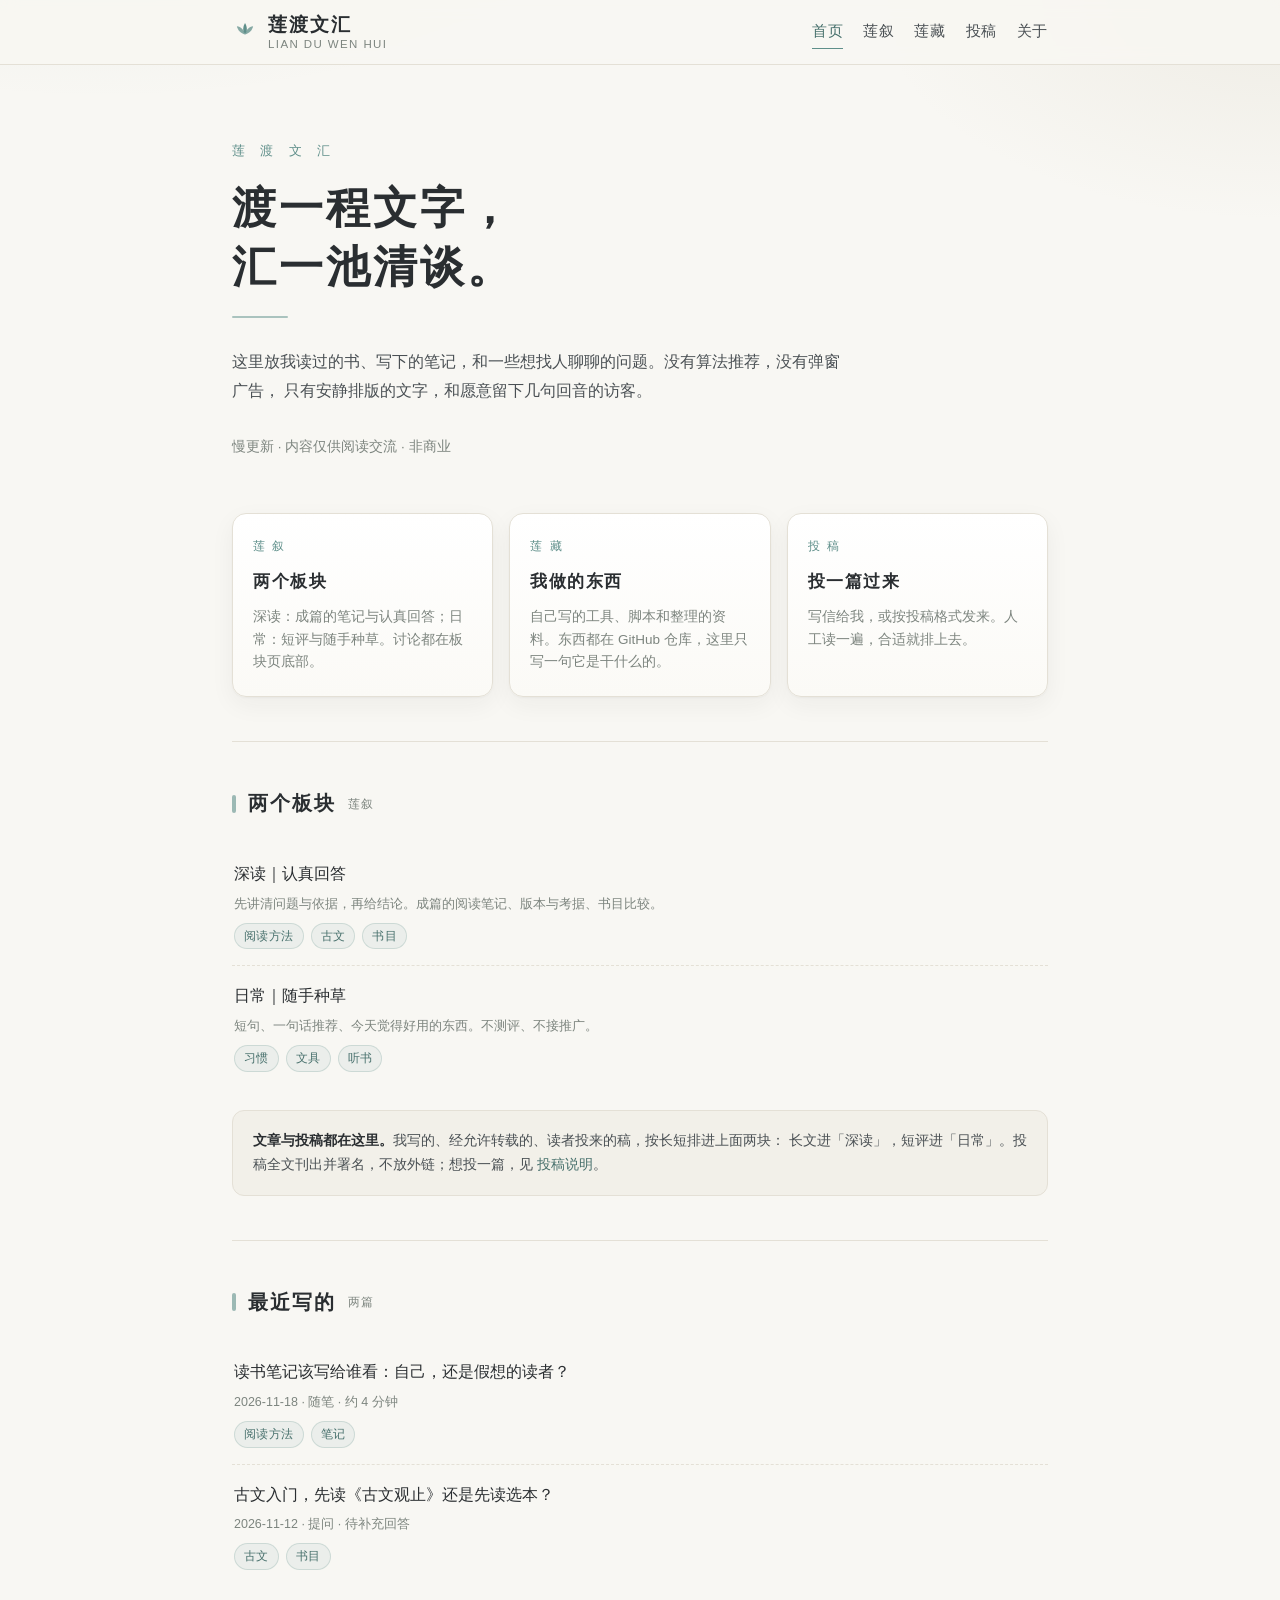
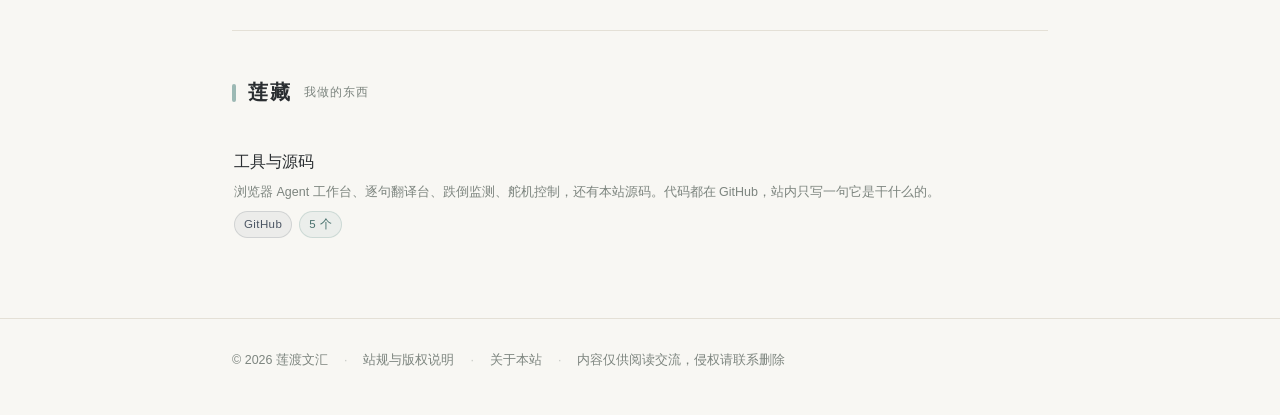
==== commit 5a29d050: "feat(library): Lianzang lists my own GitHub projects with one-line intros" ====
--- a/index.html
+++ b/index.html
@@ -4,7 +4,7 @@
 <meta charset="utf-8">
 <meta name="viewport" content="width=device-width, initial-scale=1">
 <title>莲渡文汇 · 渡一程文字，汇一池清谈</title>
-<meta name="description" content="莲渡文汇：一个以阅读与交流为主的中文小站。两个讨论板块（含文章与投稿）、我上传的资料、投稿通道。">
+<meta name="description" content="莲渡文汇：一个以阅读与交流为主的中文小站。两个讨论板块（含文章与投稿）、我做的小工具与源码、投稿通道。">
 <link rel="stylesheet" href="assets/style.css">
 <link rel="icon" href="data:image/svg+xml,%3Csvg xmlns='http://www.w3.org/2000/svg' viewBox='0 0 32 32'%3E%3Cpath d='M16 5c3 5 3 10 0 14-3-4-3-9 0-14z' fill='%235f8f8a'/%3E%3Cpath d='M16 19c-5-1-9-5-10-10 5 .5 8.5 4 10 10z' fill='%235f8f8a' opacity='.75'/%3E%3Cpath d='M16 19c5-1 9-5 10-10-5 .5-8.5 4-10 10z' fill='%235f8f8a' opacity='.75'/%3E%3C/svg%3E">
 </head>
@@ -57,8 +57,8 @@
       </a>
       <a class="entry" href="library/">
         <span class="zh">莲 藏</span>
-        <h3>我上传的资料</h3>
-        <p>我自己扫描、整理、上传的东西，文件放网盘，链接与提取码集中在这里。</p>
+        <h3>我做的东西</h3>
+        <p>自己写的工具、脚本和整理的资料。东西都在 GitHub 仓库，这里只写一句它是干什么的。</p>
       </a>
       <a class="entry" href="submit/">
         <span class="zh">投 稿</span>
@@ -115,13 +115,13 @@
   </section>
 
   <section class="block">
-    <h2 class="sec">莲藏 <small>我上传的资料</small></h2>
+    <h2 class="sec">莲藏 <small>我做的东西</small></h2>
     <ul class="plain">
       <li>
         <a class="row" href="library/">
-          <div class="t">资料与文件</div>
-          <div class="m">年表、目录、摘记、整理稿。文件放网盘，站内只登记名字、链接与提取码。</div>
-          <div class="tags"><span class="tag">网盘</span><span class="tag ch">整理中</span></div>
+          <div class="t">工具与源码</div>
+          <div class="m">浏览器 Agent 工作台、逐句翻译台、跌倒监测、舵机控制，还有本站源码。代码都在 GitHub，站内只写一句它是干什么的。</div>
+          <div class="tags"><span class="tag gh">GitHub</span><span class="tag">5 个</span></div>
         </a>
       </li>
     </ul>
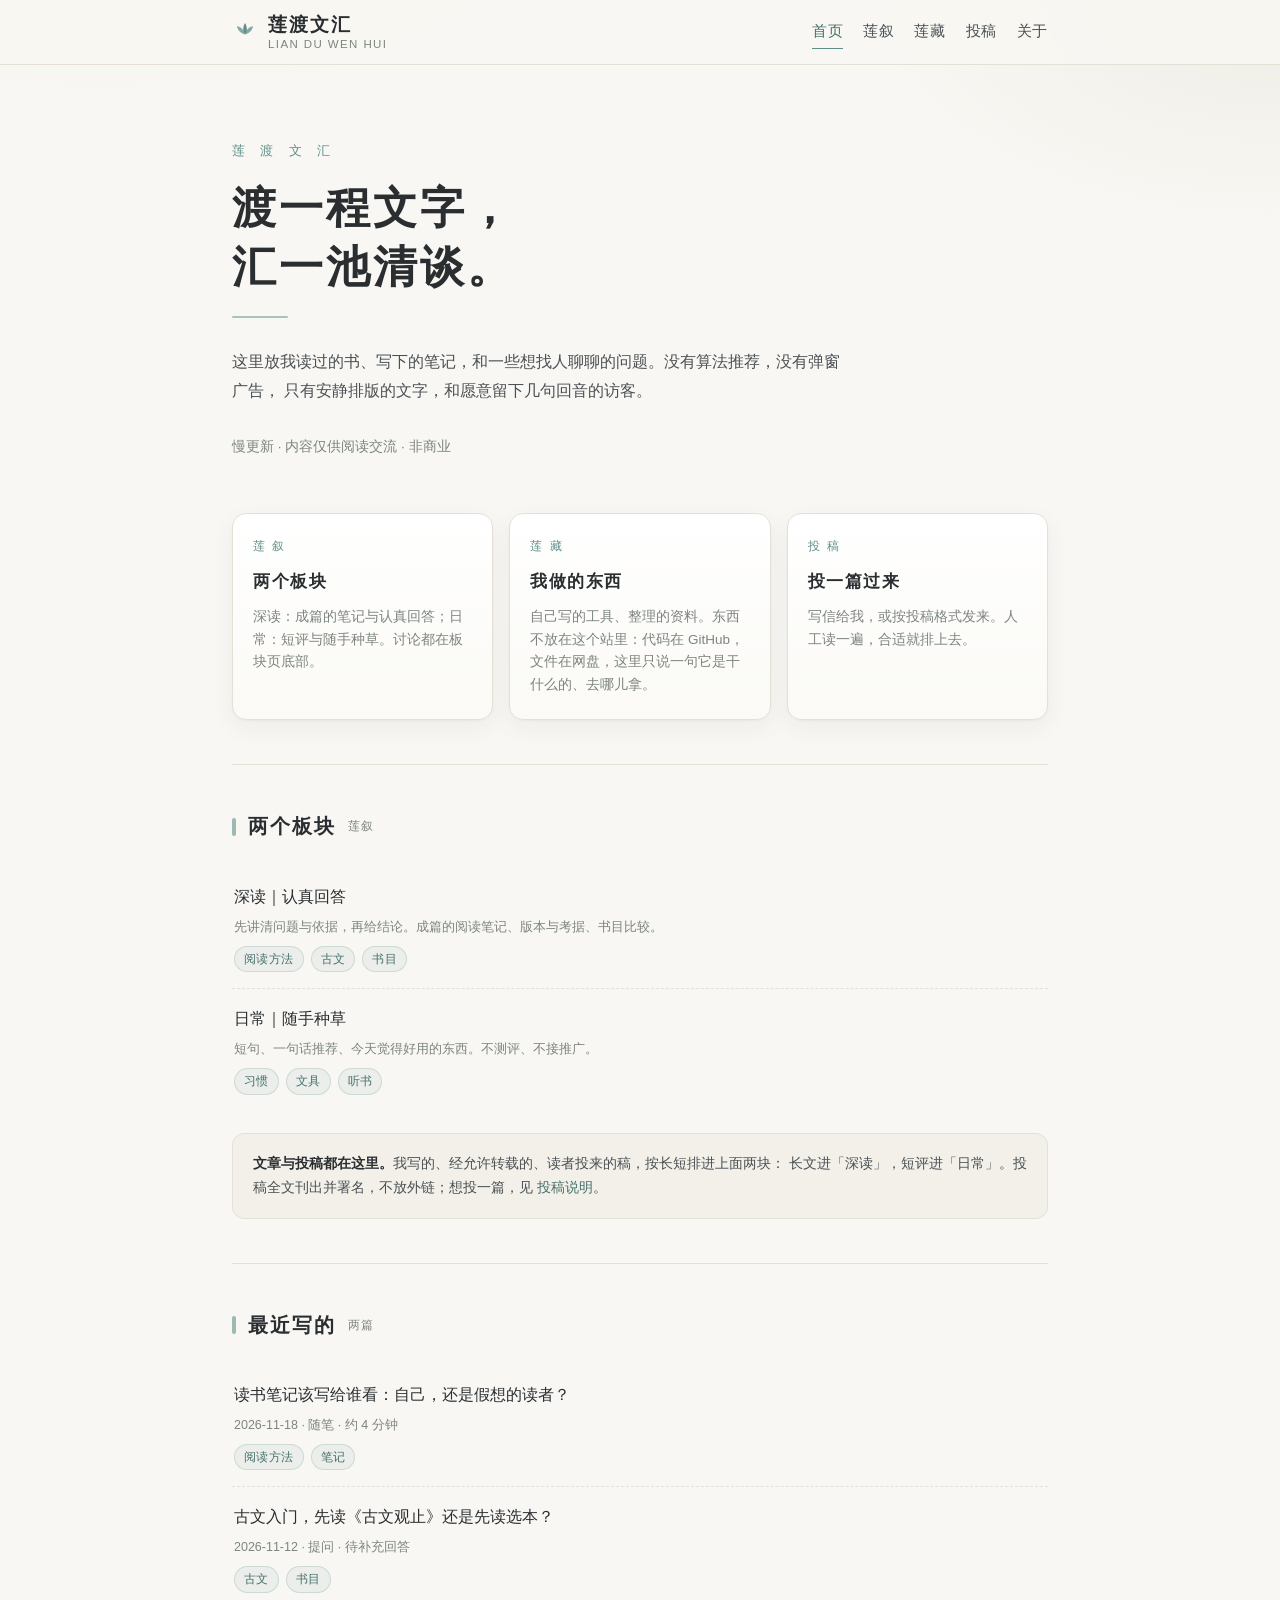
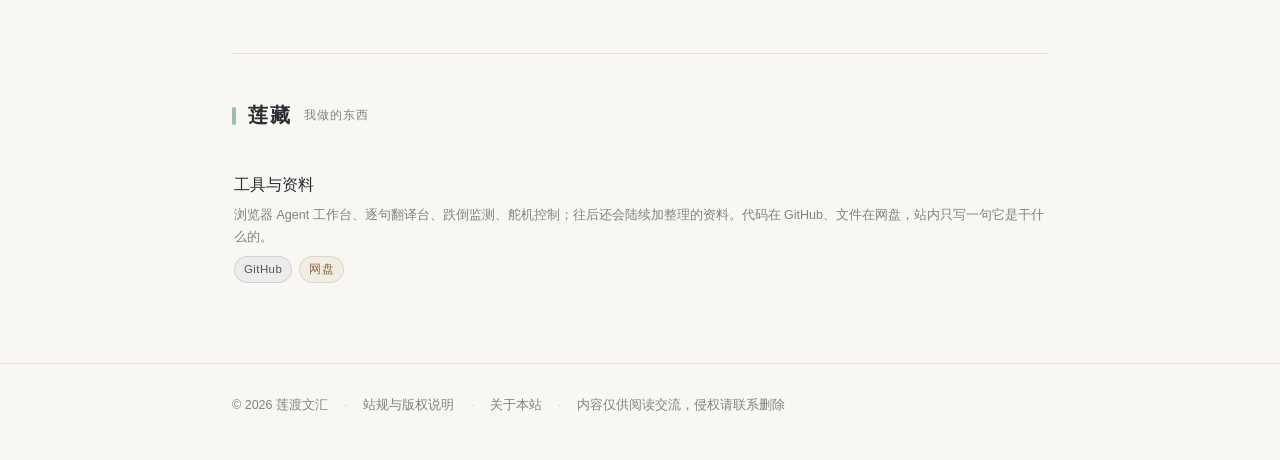
==== commit 79910480: "chore(library): drop site repo entry; wording now covers GitHub and netdisk sources" ====
--- a/index.html
+++ b/index.html
@@ -4,7 +4,7 @@
 <meta charset="utf-8">
 <meta name="viewport" content="width=device-width, initial-scale=1">
 <title>莲渡文汇 · 渡一程文字，汇一池清谈</title>
-<meta name="description" content="莲渡文汇：一个以阅读与交流为主的中文小站。两个讨论板块（含文章与投稿）、我做的小工具与源码、投稿通道。">
+<meta name="description" content="莲渡文汇：一个以阅读与交流为主的中文小站。两个讨论板块（含文章与投稿）、我做的工具与整理好的资料、投稿通道。">
 <link rel="stylesheet" href="assets/style.css">
 <link rel="icon" href="data:image/svg+xml,%3Csvg xmlns='http://www.w3.org/2000/svg' viewBox='0 0 32 32'%3E%3Cpath d='M16 5c3 5 3 10 0 14-3-4-3-9 0-14z' fill='%235f8f8a'/%3E%3Cpath d='M16 19c-5-1-9-5-10-10 5 .5 8.5 4 10 10z' fill='%235f8f8a' opacity='.75'/%3E%3Cpath d='M16 19c5-1 9-5 10-10-5 .5-8.5 4-10 10z' fill='%235f8f8a' opacity='.75'/%3E%3C/svg%3E">
 </head>
@@ -58,7 +58,7 @@
       <a class="entry" href="library/">
         <span class="zh">莲 藏</span>
         <h3>我做的东西</h3>
-        <p>自己写的工具、脚本和整理的资料。东西都在 GitHub 仓库，这里只写一句它是干什么的。</p>
+        <p>自己写的工具、整理的资料。东西不放在这个站里：代码在 GitHub，文件在网盘，这里只说一句它是干什么的、去哪儿拿。</p>
       </a>
       <a class="entry" href="submit/">
         <span class="zh">投 稿</span>
@@ -119,9 +119,9 @@
     <ul class="plain">
       <li>
         <a class="row" href="library/">
-          <div class="t">工具与源码</div>
-          <div class="m">浏览器 Agent 工作台、逐句翻译台、跌倒监测、舵机控制，还有本站源码。代码都在 GitHub，站内只写一句它是干什么的。</div>
-          <div class="tags"><span class="tag gh">GitHub</span><span class="tag">5 个</span></div>
+          <div class="t">工具与资料</div>
+          <div class="m">浏览器 Agent 工作台、逐句翻译台、跌倒监测、舵机控制；往后还会陆续加整理的资料。代码在 GitHub、文件在网盘，站内只写一句它是干什么的。</div>
+          <div class="tags"><span class="tag gh">GitHub</span><span class="tag ch">网盘</span></div>
         </a>
       </li>
     </ul>
